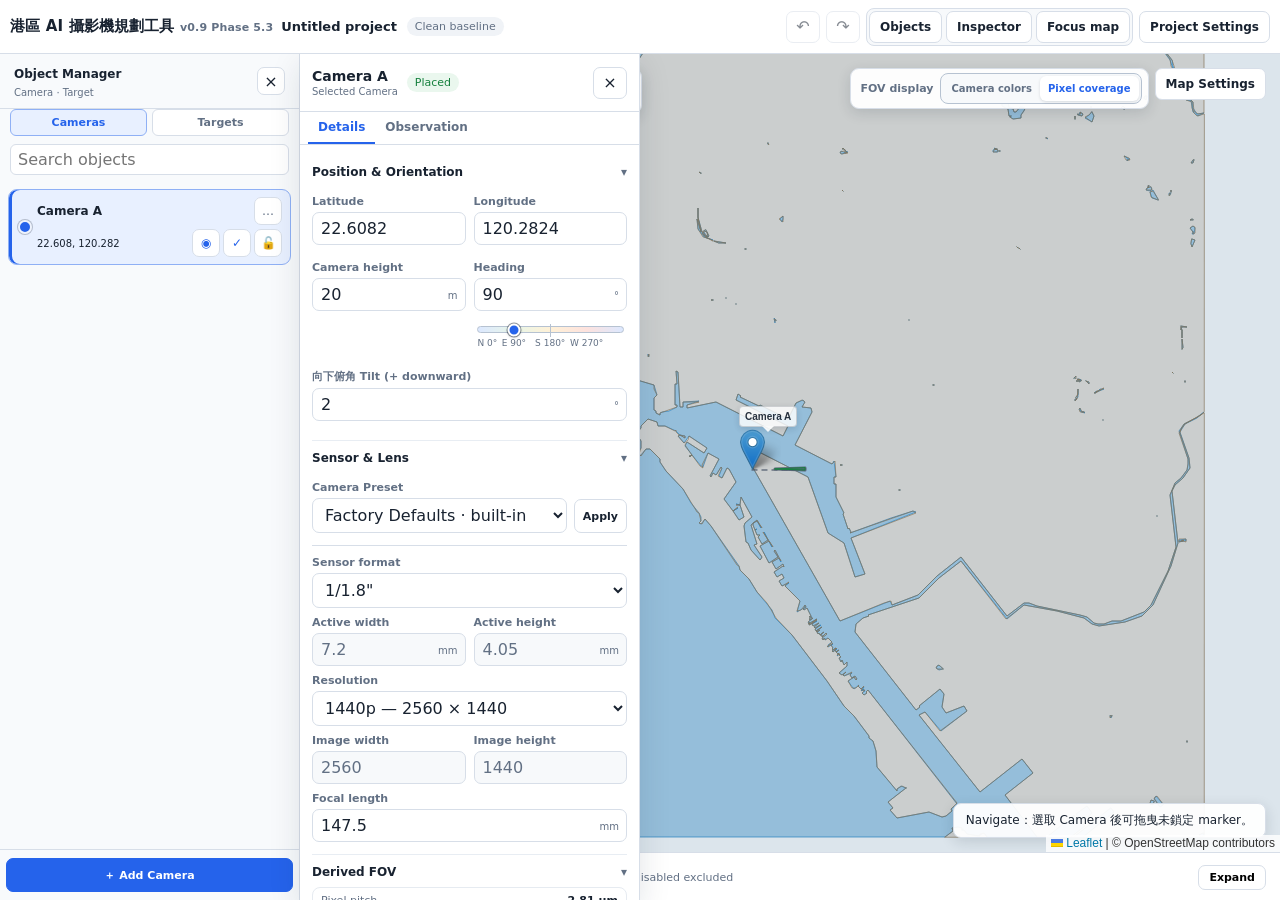
==== index.html @ 5c6a8adc "Add Phase 5.3 camera preset library transfer" ====
<!doctype html>
<html lang="zh-Hant">
<head>
  <meta charset="utf-8" />
  <meta name="viewport" content="width=device-width, initial-scale=1" />
  <title>港區 AI 攝影機規劃工具 · App Shell</title>
  <link rel="icon" href="data:," />
  <link rel="stylesheet" href="./leaflet/leaflet.css" />
  <link rel="stylesheet" href="./app.css" />
</head>
<body>
  <div class="app-shell" id="appShell">
    <header class="top-bar">
      <div class="brand">
      <div class="brand-title">港區 AI 攝影機規劃工具 <span class="tiny">v0.9 Phase 5.3</span></div>
        <div class="brand-subtitle">Camera planning · spherical-v1 · Leaflet</div>
      </div>
      <div class="project-meta"><span class="project-name" id="projectName">Untitled project</span><span class="dirty-badge" id="dirtyState">Clean baseline</span></div>
      <div class="top-actions" aria-label="Project actions">
        <button class="icon-button" id="undoButton" type="button" title="Undo" aria-label="Undo">↶</button>
        <button class="icon-button" id="redoButton" type="button" title="Redo" aria-label="Redo">↷</button>
        <div class="panel-control-group" role="group" aria-label="Panel controls">
          <button class="top-button" id="toggleObjectManager" type="button" aria-pressed="true" aria-expanded="true" aria-controls="cameraRail">Objects</button>
          <button class="top-button" id="openInspector" type="button" aria-pressed="true" aria-expanded="true" aria-controls="inspectorPanel">Inspector</button>
          <button class="top-button" id="focusMapButton" type="button" aria-pressed="false">Focus map</button>
        </div>
        <button class="top-button" id="openProjectSettings" type="button">Project Settings</button>
      </div>
    </header>

    <div class="shell-body">
      <aside class="camera-rail object-manager" id="cameraRail" aria-label="Object Manager">
        <div class="rail-heading"><div><strong>Object Manager</strong><span>Camera · Target</span></div><button class="panel-close" id="closeObjectManager" type="button" aria-label="關閉 Object Manager">×</button></div>
        <div class="manager-tabs" id="objectManagerTabs"><button type="button" data-manager-tab="cameras">Cameras</button><button type="button" data-manager-tab="targets">Targets</button></div>
        <div class="manager-search"><input id="objectManagerSearch" type="search" placeholder="Search objects" /></div>
        <select id="cameraSelect" class="visually-hidden" aria-label="Camera selector"></select>
        <div class="rail-list" id="cameraRailItems"></div>
        <div class="rail-footer"><button id="addCamera" class="rail-add" type="button" aria-label="新增 Camera">＋ Add Camera</button><button id="addTargetManager" class="rail-add" type="button" aria-label="新增 Target">＋ Add Target</button></div>
      </aside>

      <main class="workspace-column" aria-label="Map workspace">
        <section class="map-workspace">
          <div id="map" role="application" aria-label="港區地圖"></div>
          <div class="map-toolbar" role="toolbar" aria-label="Map interaction mode">
            <button class="toolbar-button active" type="button" data-mode="navigate" aria-pressed="true">Navigate</button>
            <button class="toolbar-button" type="button" data-mode="place-camera" aria-pressed="false">Place Camera</button>
            <button class="toolbar-button" type="button" data-mode="place-target" aria-pressed="false">Place Target</button>
          </div>
          <div class="map-top-right-controls">
            <div class="map-fov-control" id="mapFovControl">
              <span class="map-fov-label">FOV display</span>
              <div class="map-fov-segmented" role="group" aria-label="FOV display">
                <button class="map-fov-button" type="button" data-fov-color-mode="camera" aria-pressed="false"><span class="fov-label-wide">Camera colors</span><span class="fov-label-narrow" aria-hidden="true">Camera</span></button>
                <button class="map-fov-button" type="button" data-fov-color-mode="coverage" aria-pressed="true"><span class="fov-label-wide">Pixel coverage</span><span class="fov-label-narrow" aria-hidden="true">Coverage</span></button>
              </div>
            </div>
            <div class="map-settings-anchor" id="mapSettingsAnchor">
              <button class="toolbar-button" id="mapSettingsToggle" type="button" aria-expanded="false" aria-controls="mapSettingsPopover">Map Settings</button>
              <div class="map-settings-popover" id="mapSettingsPopover" role="dialog" aria-label="Map Settings" hidden>
                <h3>Map Settings</h3>
                <label for="baseMapSelect">Base map</label>
                <select id="baseMapSelect"><option value="osm">OpenStreetMap</option><option value="nlscEmap">NLSC 通用電子地圖</option><option value="nlscPhoto">NLSC 正射影像</option></select>
                <label for="tileZoomSelect">Ray Casting tile zoom</label>
                <select id="tileZoomSelect" aria-label="Tile zoom"></select>
                <div class="tiny" id="tileZoomHelp">依目前底圖來源更新支援範圍。</div>
                <label class="check-row" for="surfaceToggle"><input id="surfaceToggle" type="checkbox" checked disabled /> 水域／陸地 Surface overlay</label>
                <label class="check-row" for="cameraLabelsToggle"><input id="cameraLabelsToggle" type="checkbox" checked /> 顯示 Camera labels</label>
                <label class="check-row" for="targetLabelsToggle"><input id="targetLabelsToggle" type="checkbox" checked /> 顯示 Target labels</label>
                <div class="surface-state tiny" id="surfaceState">載入中</div>
                <div class="tiny" id="surfaceHelp">固定 GeoJSON 載入中。</div>
                <button class="action-button" id="closeMapSettings" type="button" style="margin-top:10px">Close settings</button>
              </div>
            </div>
          </div>
          <div class="instruction-banner" id="instructionBanner" hidden role="status" aria-live="polite"><span id="instructionText"></span><button id="cancelPlacement" type="button" aria-label="取消地圖放置">Esc</button></div>
          <div class="map-status" id="status" role="status" aria-live="polite">Navigate：選取 Camera 後可拖曳未鎖定 marker。</div>
          <div class="map-legend" id="mapLegend" aria-label="Pixel coverage legend" hidden></div>
          <div class="map-error" id="mapError"><div><b>地圖或 Leaflet 資源載入失敗。</b><br />請確認專案的 <code>leaflet/</code> 目錄完整部署，並使用 localhost 開啟。</div></div>
        </section>

        <section class="bottom-workspace" id="bottomWorkspace" aria-label="Bottom workspace">
          <div class="workspace-bar"><strong>Workspace</strong><span class="workspace-summary" id="workspaceSummary">Current Target: — · 0 enabled Cameras · 0 disabled excluded</span><button class="workspace-toggle" id="workspaceToggle" type="button" aria-expanded="false" aria-controls="workspaceContent">Expand</button></div>
          <div class="workspace-tabs" id="workspaceTabs" role="tablist" aria-label="Workspace tabs"><button class="workspace-tab" type="button" data-workspace-tab="comparison" aria-selected="true">Camera Comparison</button><button class="workspace-tab" type="button" data-workspace-tab="yolo" aria-selected="false">YOLO Coverage</button></div>
          <div class="workspace-content" id="workspaceContent"><div class="empty-next"><strong>Coming next phase</strong>展開後可查看 Phase 4 預留工作區。</div></div>
        </section>
      </main>

      <aside class="inspector context-inspector" id="inspectorPanel" aria-label="Inspector">
        <div class="panel-header"><div><h2 id="cameraInspectorName">Camera A</h2><div class="subline" id="cameraInspectorSub">Selected Camera</div></div><span class="status-badge placed" id="cameraLifecycle">Placed</span><button class="panel-close" id="closeInspector" type="button" aria-label="關閉 Inspector">×</button></div>
        <div class="result-tabs" id="contextInspectorTabs" role="tablist"><button class="result-tab" data-inspector-tab="details" type="button">Details</button><button class="result-tab" data-inspector-tab="observation" type="button">Observation</button></div>
        <div class="panel-scroll" id="inspectorContent">
          <div id="inspectorEmpty" class="result-state neutral" hidden>請從 Camera Rail 選取 Camera。</div>
          <section class="panel-section"><button class="section-toggle" type="button" data-section-toggle="position" aria-expanded="true">Position &amp; Orientation</button><div class="section-body" data-section-body="position"><div class="field-grid"><div class="field"><label class="field-label" for="cameraLat">Latitude</label><input class="field-control" id="cameraLat" type="number" step="0.000001" data-camera-field="cameraLat" /></div><div class="field"><label class="field-label" for="cameraLng">Longitude</label><input class="field-control" id="cameraLng" type="number" step="0.000001" data-camera-field="cameraLng" /></div><div class="field"><label class="field-label" for="camHeight">Camera height</label><div class="input-suffix"><input class="field-control" id="camHeight" type="number" step="0.1" data-camera-field="camHeight" /><span>m</span></div></div><div class="field"><label class="field-label" for="heading">Heading</label><div class="input-suffix"><input class="field-control" id="heading" type="number" step="0.1" data-camera-field="heading" /><span>°</span></div><div class="heading-scrubber" id="headingScrubber" role="slider" tabindex="0" aria-label="Camera heading" aria-valuemin="0" aria-valuemax="360" aria-valuenow="90" aria-valuetext="90°"><div class="heading-scrubber-track"><span class="heading-compass-label north">N 0°</span><span class="heading-compass-label east">E 90°</span><span class="heading-compass-label south">S 180°</span><span class="heading-compass-label west">W 270°</span><span class="heading-scrubber-indicator" aria-hidden="true"></span></div></div></div><div class="field full"><label class="field-label" for="tilt">向下俯角 Tilt (+ downward)</label><div class="input-suffix"><input class="field-control" id="tilt" type="number" step="0.1" data-camera-field="tilt" /><span>°</span></div></div></div><div class="tiny" id="lockedHint" style="margin-top:7px"></div></div></section>
          <section class="panel-section"><button class="section-toggle" type="button" data-section-toggle="lens" aria-expanded="true">Sensor &amp; Lens</button><div class="section-body" data-section-body="lens"><div class="field"><label class="field-label" for="sensorFormat">Sensor format</label><select class="field-control" id="sensorFormat"><option value="1/4">1/4"</option><option value="1/3">1/3"</option><option value="1/2.8">1/2.8"</option><option value="1/2.5">1/2.5"</option><option value="1/2">1/2"</option><option value="1/1.8">1/1.8"</option><option value="1/1.7">1/1.7"</option><option value="2/3">2/3"</option><option value="1">1"</option><option value="custom">Custom</option></select></div><div class="field-grid"><div class="field"><label class="field-label" for="sensorW">Active width</label><div class="input-suffix"><input class="field-control" id="sensorW" type="number" step="0.01" data-camera-field="sensorW" /><span>mm</span></div></div><div class="field"><label class="field-label" for="sensorH">Active height</label><div class="input-suffix"><input class="field-control" id="sensorH" type="number" step="0.01" data-camera-field="sensorH" /><span>mm</span></div></div></div><div class="field"><label class="field-label" for="resolutionPreset">Resolution</label><select class="field-control" id="resolutionPreset"><option value="640x480">VGA — 640 × 480</option><option value="1280x720">720p — 1280 × 720</option><option value="1920x1080">1080p — 1920 × 1080</option><option value="2304x1296">3MP — 2304 × 1296</option><option value="2560x1440">1440p — 2560 × 1440</option><option value="2880x1620">5MP — 2880 × 1620</option><option value="3840x2160">4K — 3840 × 2160</option><option value="4096x2160">DCI 4K — 4096 × 2160</option><option value="custom">Custom</option></select></div><div class="field-grid"><div class="field"><label class="field-label" for="resW">Image width</label><input class="field-control" id="resW" type="number" data-camera-field="resW" /></div><div class="field"><label class="field-label" for="resH">Image height</label><input class="field-control" id="resH" type="number" data-camera-field="resH" /></div></div><div class="field"><label class="field-label" for="focal">Focal length</label><div class="input-suffix"><input class="field-control" id="focal" type="number" step="0.1" data-camera-field="focal" /><span>mm</span></div></div></div></section>
          <section class="panel-section"><button class="section-toggle" type="button" data-section-toggle="derived" aria-expanded="true">Derived FOV</button><div class="section-body" data-section-body="derived"><div class="metric-list"><div class="metric"><span>Pixel pitch</span><b id="pixelPitch">—</b></div><div class="metric"><span>HFOV</span><b id="hfov">—</b></div><div class="metric"><span>VFOV</span><b id="vfov">—</b></div><div class="metric"><span>Horizon distance</span><b id="horizon">—</b></div><div class="metric"><span>VFOV near</span><b id="nearR">—</b></div><div class="metric"><span>VFOV far</span><b id="farR">—</b></div></div><div class="tiny" style="margin-top:7px">Horizon 使用 m／km；Tilt 正值代表向下俯角。</div></div></section>
          <section class="panel-section"><button class="section-toggle" type="button" data-section-toggle="actions" aria-expanded="true">Actions</button><div class="section-body" data-section-body="actions"><div class="inspector-actions"><button class="action-button" id="fitCamera" type="button">Fit Camera</button><button class="action-button" id="fitFov" type="button">Fit FOV</button><button class="action-button" id="duplicateCamera" type="button">Duplicate</button><button class="action-button" id="renameCamera" type="button">Rename</button><button class="action-button" id="resetCamera" type="button">Reset</button><button class="action-button danger" id="deleteCamera" type="button">Delete</button></div><div class="panel-section" style="padding-bottom:0"><div class="tiny">Selected Camera Scene · camera-scene/1.1</div><div class="inspector-actions" style="margin-top:7px"><button class="action-button" id="downloadCameraScene" type="button">Download Scene</button><button class="action-button" id="copyCameraScene" type="button">Copy JSON</button></div><div class="export-status tiny" id="exportState" role="status" aria-live="polite">尚未匯出。</div><div class="form-error" id="exportError" role="alert"></div></div></div></section>
        </div>
        <div class="result-content" id="contextDynamicContent" hidden></div>
      </aside>

    </div>

    <div class="modal-backdrop" id="projectSettingsModal" role="presentation" hidden>
      <section class="settings-dialog" id="projectSettingsDialog" role="dialog" aria-modal="true" aria-labelledby="projectSettingsTitle" aria-describedby="projectSettingsDescription">
        <div class="panel-header settings-dialog-header"><div><h2 id="projectSettingsTitle">Project Settings</h2><div class="subline" id="projectSettingsDescription">Camera Defaults · browser-local settings</div></div><button class="panel-close" id="projectSettingsClose" type="button" aria-label="關閉 Project Settings">×</button></div>
        <div class="settings-dialog-scroll">
          <div class="settings-accordion">
            <section class="settings-accordion-item">
              <h3 class="settings-accordion-heading"><button class="settings-accordion-toggle" id="projectCameraAccordionToggle" type="button" data-settings-accordion="camera" aria-expanded="true" aria-controls="projectCameraAccordionPanel"><span>Camera</span><span class="settings-accordion-icon" aria-hidden="true"></span></button></h3>
              <div class="settings-accordion-panel" id="projectCameraAccordionPanel" role="region" aria-labelledby="projectCameraAccordionToggle">
                <section class="panel-section"><div class="field-grid"><div class="field"><label class="field-label" for="projectCameraHeight">Camera height</label><div class="input-suffix"><input class="field-control" id="projectCameraHeight" type="number" step="0.1" min="0" /><span>m</span></div></div><div class="field"><label class="field-label" for="projectCameraTilt">Tilt (+ downward)</label><div class="input-suffix"><input class="field-control" id="projectCameraTilt" type="number" step="0.1" /><span>°</span></div></div></div></section>
                <section class="panel-section"><div class="field"><label class="field-label" for="projectSensorFormat">Sensor format</label><select class="field-control" id="projectSensorFormat"><option value="1/4">1/4&quot;</option><option value="1/3">1/3&quot;</option><option value="1/2.8">1/2.8&quot;</option><option value="1/2.5">1/2.5&quot;</option><option value="1/2">1/2&quot;</option><option value="1/1.8">1/1.8&quot;</option><option value="1/1.7">1/1.7&quot;</option><option value="2/3">2/3&quot;</option><option value="1">1&quot;</option><option value="custom">Custom</option></select></div><div class="field-grid"><div class="field"><label class="field-label" for="projectSensorW">Active width</label><div class="input-suffix"><input class="field-control" id="projectSensorW" type="number" step="0.01" min="0" /><span>mm</span></div></div><div class="field"><label class="field-label" for="projectSensorH">Active height</label><div class="input-suffix"><input class="field-control" id="projectSensorH" type="number" step="0.01" min="0" /><span>mm</span></div></div></div></section>
                <section class="panel-section"><div class="field"><label class="field-label" for="projectResolutionPreset">Resolution</label><select class="field-control" id="projectResolutionPreset"><option value="640x480">VGA — 640 × 480</option><option value="1280x720">720p — 1280 × 720</option><option value="1920x1080">1080p — 1920 × 1080</option><option value="2304x1296">3MP — 2304 × 1296</option><option value="2560x1440">1440p — 2560 × 1440</option><option value="2880x1620">5MP — 2880 × 1620</option><option value="3840x2160">4K — 3840 × 2160</option><option value="4096x2160">DCI 4K — 4096 × 2160</option><option value="custom">Custom</option></select></div><div class="field-grid"><div class="field"><label class="field-label" for="projectResW">Image width</label><input class="field-control" id="projectResW" type="number" min="1" /></div><div class="field"><label class="field-label" for="projectResH">Image height</label><input class="field-control" id="projectResH" type="number" min="1" /></div></div></section>
                <section class="panel-section"><div class="field"><label class="field-label" for="projectFocal">Focal length</label><div class="input-suffix"><input class="field-control" id="projectFocal" type="number" step="0.1" min="0" /><span>mm</span></div></div></section>
                <div class="settings-dialog-actions"><button class="action-button" id="projectUseSelectedCamera" type="button">Use Selected Camera</button><button class="action-button" id="projectRestoreFactory" type="button">Restore Factory Defaults</button></div>
                <section class="panel-section preset-library-section"><div class="field"><label class="field-label" for="projectPresetSelect">Preset Library</label><select class="field-control" id="projectPresetSelect"><option value="factory-defaults">Factory Defaults · built-in</option></select></div><div class="settings-preset-actions"><button class="action-button" id="projectPresetLoad" type="button">Load into Form</button><button class="action-button" id="projectPresetSetDefault" type="button">Set as Default</button><button class="action-button" id="projectPresetCreateFromForm" type="button">New from Form</button><button class="action-button" id="projectPresetCreateFromCamera" type="button">New from Selected Camera</button><button class="action-button" id="projectPresetUpdate" type="button" disabled>Update Selected Preset</button><button class="action-button" id="projectPresetRename" type="button" disabled>Rename</button><button class="action-button" id="projectPresetDuplicate" type="button">Duplicate</button><button class="action-button danger" id="projectPresetDelete" type="button" disabled>Delete</button></div><div class="preset-transfer-actions"><button class="action-button" id="projectPresetExport" type="button">Export Library</button><button class="action-button" id="projectPresetImport" type="button">Import Library</button><input id="projectPresetImportFile" type="file" accept="application/json,.json" hidden /></div><section class="preset-import-panel" id="projectPresetImportPanel" hidden aria-labelledby="projectPresetImportTitle"><h4 id="projectPresetImportTitle">Import Library</h4><div class="tiny" id="projectPresetImportFileName"></div><div class="preset-import-summary" id="projectPresetImportSummary"></div><fieldset class="preset-import-options"><legend>Import options</legend><label><input type="radio" name="projectPresetImportMode" id="projectPresetImportMerge" value="merge" checked /> Merge</label><label><input type="radio" name="projectPresetImportMode" id="projectPresetImportReplace" value="replace" /> Replace Library</label><label><input type="checkbox" id="projectPresetImportDefaults" checked /> Apply imported Camera Defaults</label></fieldset><div class="settings-preset-actions"><button class="action-button" id="projectPresetImportApply" type="button" disabled>Apply Import</button><button class="action-button" id="projectPresetImportCancel" type="button">Cancel Import</button></div><div class="error-text" id="projectPresetImportError" role="alert"></div></section></section>
              </div>
            </section>
            <section class="settings-accordion-item">
              <h3 class="settings-accordion-heading"><button class="settings-accordion-toggle" id="projectTargetAccordionToggle" type="button" data-settings-accordion="target" aria-expanded="false" aria-controls="projectTargetAccordionPanel"><span>Target</span><span class="settings-accordion-icon" aria-hidden="true"></span></button></h3>
              <div class="settings-accordion-panel" id="projectTargetAccordionPanel" role="region" aria-labelledby="projectTargetAccordionToggle" hidden><p class="settings-accordion-description">Target Defaults are reserved for a future phase. This Phase 5.1 fix does not add Target Defaults storage or editable Target fields.</p></div>
            </section>
          </div>
          <div class="form-error" id="projectSettingsError" role="alert"></div><div class="tiny" id="projectSettingsStatus" role="status" aria-live="polite"></div>
        </div>
        <div class="settings-dialog-footer"><button class="action-button" id="projectSettingsCancel" type="button">Cancel</button><button class="action-button primary" id="projectSaveDefaults" type="button">Save Defaults</button></div>
      </section>
    </div>
  </div>


  <script src="./portcam-core.js"></script>
  <script src="./portcam-store.js"></script>
  <script src="./portcam-map.js"></script>
  <script src="./portcam-comparison.js"></script>
  <script src="./portcam-yolo-coverage.js"></script>
  <script src="./portcam-camera-defaults.js"></script>
  <script src="./portcam-camera-presets.js"></script>
  <script src="./portcam-camera-preset-transfer.js"></script>
  <script src="./leaflet/leaflet.js"></script>
  <script src="./portcam-ui.js"></script>
  <script>
    (() => {
      const mapError = document.getElementById('mapError');
      if (typeof L === 'undefined') { mapError.style.display = 'grid'; return; }
      const map = L.map('map', {zoomControl: false, scrollWheelZoom: false}).setView([22.6108, 120.2890], 13);
      L.control.zoom({position: 'bottomleft'}).addTo(map);
      let storage = null;
      try { storage = window.localStorage; } catch (error) { storage = {getItem() { throw error; }, setItem() { throw error; }}; }
      const cameraDefaultsRepository = window.PortCamCameraDefaults.createRepository({storage});
      const cameraPresetsRepository = window.PortCamCameraPresets.createRepository({storage});
      const cameraPresetCoordinator = window.PortCamCameraPresetTransfer.createCoordinator({cameraDefaultsRepository, cameraPresetsRepository});
      const loadedDefaults = cameraDefaultsRepository.read();
      const store = window.PortCamStore.createProjectStore(window.PortCamUI.defaultProject({cameraDefaults: loadedDefaults.defaults}));
      const controller = window.PortCamUI.createAppController({store, map, leaflet: L, root: document.getElementById('appShell'), cameraDefaultsRepository, cameraPresetsRepository, cameraPresetCoordinator});
      window.mapForTest = map;
      window.appControllerForTest = controller;
    })();
  </script>
</body>
</html>
---- leaflet/leaflet.css ----
/* required styles */

.leaflet-pane,
.leaflet-tile,
.leaflet-marker-icon,
.leaflet-marker-shadow,
.leaflet-tile-container,
.leaflet-pane > svg,
.leaflet-pane > canvas,
.leaflet-zoom-box,
.leaflet-image-layer,
.leaflet-layer {
	position: absolute;
	left: 0;
	top: 0;
	}
.leaflet-container {
	overflow: hidden;
	}
.leaflet-tile,
.leaflet-marker-icon,
.leaflet-marker-shadow {
	-webkit-user-select: none;
	   -moz-user-select: none;
	        user-select: none;
	  -webkit-user-drag: none;
	}
/* Prevents IE11 from highlighting tiles in blue */
.leaflet-tile::selection {
	background: transparent;
}
/* Safari renders non-retina tile on retina better with this, but Chrome is worse */
.leaflet-safari .leaflet-tile {
	image-rendering: -webkit-optimize-contrast;
	}
/* hack that prevents hw layers "stretching" when loading new tiles */
.leaflet-safari .leaflet-tile-container {
	width: 1600px;
	height: 1600px;
	-webkit-transform-origin: 0 0;
	}
.leaflet-marker-icon,
.leaflet-marker-shadow {
	display: block;
	}
/* .leaflet-container svg: reset svg max-width decleration shipped in Joomla! (joomla.org) 3.x */
/* .leaflet-container img: map is broken in FF if you have max-width: 100% on tiles */
.leaflet-container .leaflet-overlay-pane svg {
	max-width: none !important;
	max-height: none !important;
	}
.leaflet-container .leaflet-marker-pane img,
.leaflet-container .leaflet-shadow-pane img,
.leaflet-container .leaflet-tile-pane img,
.leaflet-container img.leaflet-image-layer,
.leaflet-container .leaflet-tile {
	max-width: none !important;
	max-height: none !important;
	width: auto;
	padding: 0;
	}

.leaflet-container img.leaflet-tile {
	/* See: https://bugs.chromium.org/p/chromium/issues/detail?id=600120 */
	mix-blend-mode: plus-lighter;
}

.leaflet-container.leaflet-touch-zoom {
	-ms-touch-action: pan-x pan-y;
	touch-action: pan-x pan-y;
	}
.leaflet-container.leaflet-touch-drag {
	-ms-touch-action: pinch-zoom;
	/* Fallback for FF which doesn't support pinch-zoom */
	touch-action: none;
	touch-action: pinch-zoom;
}
.leaflet-container.leaflet-touch-drag.leaflet-touch-zoom {
	-ms-touch-action: none;
	touch-action: none;
}
.leaflet-container {
	-webkit-tap-highlight-color: transparent;
}
.leaflet-container a {
	-webkit-tap-highlight-color: rgba(51, 181, 229, 0.4);
}
.leaflet-tile {
	filter: inherit;
	visibility: hidden;
	}
.leaflet-tile-loaded {
	visibility: inherit;
	}
.leaflet-zoom-box {
	width: 0;
	height: 0;
	-moz-box-sizing: border-box;
	     box-sizing: border-box;
	z-index: 800;
	}
/* workaround for https://bugzilla.mozilla.org/show_bug.cgi?id=888319 */
.leaflet-overlay-pane svg {
	-moz-user-select: none;
	}

.leaflet-pane         { z-index: 400; }

.leaflet-tile-pane    { z-index: 200; }
.leaflet-overlay-pane { z-index: 400; }
.leaflet-shadow-pane  { z-index: 500; }
.leaflet-marker-pane  { z-index: 600; }
.leaflet-tooltip-pane   { z-index: 650; }
.leaflet-popup-pane   { z-index: 700; }

.leaflet-map-pane canvas { z-index: 100; }
.leaflet-map-pane svg    { z-index: 200; }

.leaflet-vml-shape {
	width: 1px;
	height: 1px;
	}
.lvml {
	behavior: url(#default#VML);
	display: inline-block;
	position: absolute;
	}


/* control positioning */

.leaflet-control {
	position: relative;
	z-index: 800;
	pointer-events: visiblePainted; /* IE 9-10 doesn't have auto */
	pointer-events: auto;
	}
.leaflet-top,
.leaflet-bottom {
	position: absolute;
	z-index: 1000;
	pointer-events: none;
	}
.leaflet-top {
	top: 0;
	}
.leaflet-right {
	right: 0;
	}
.leaflet-bottom {
	bottom: 0;
	}
.leaflet-left {
	left: 0;
	}
.leaflet-control {
	float: left;
	clear: both;
	}
.leaflet-right .leaflet-control {
	float: right;
	}
.leaflet-top .leaflet-control {
	margin-top: 10px;
	}
.leaflet-bottom .leaflet-control {
	margin-bottom: 10px;
	}
.leaflet-left .leaflet-control {
	margin-left: 10px;
	}
.leaflet-right .leaflet-control {
	margin-right: 10px;
	}


/* zoom and fade animations */

.leaflet-fade-anim .leaflet-popup {
	opacity: 0;
	-webkit-transition: opacity 0.2s linear;
	   -moz-transition: opacity 0.2s linear;
	        transition: opacity 0.2s linear;
	}
.leaflet-fade-anim .leaflet-map-pane .leaflet-popup {
	opacity: 1;
	}
.leaflet-zoom-animated {
	-webkit-transform-origin: 0 0;
	    -ms-transform-origin: 0 0;
	        transform-origin: 0 0;
	}
svg.leaflet-zoom-animated {
	will-change: transform;
}

.leaflet-zoom-anim .leaflet-zoom-animated {
	-webkit-transition: -webkit-transform 0.25s cubic-bezier(0,0,0.25,1);
	   -moz-transition:    -moz-transform 0.25s cubic-bezier(0,0,0.25,1);
	        transition:         transform 0.25s cubic-bezier(0,0,0.25,1);
	}
.leaflet-zoom-anim .leaflet-tile,
.leaflet-pan-anim .leaflet-tile {
	-webkit-transition: none;
	   -moz-transition: none;
	        transition: none;
	}

.leaflet-zoom-anim .leaflet-zoom-hide {
	visibility: hidden;
	}


/* cursors */

.leaflet-interactive {
	cursor: pointer;
	}
.leaflet-grab {
	cursor: -webkit-grab;
	cursor:    -moz-grab;
	cursor:         grab;
	}
.leaflet-crosshair,
.leaflet-crosshair .leaflet-interactive {
	cursor: crosshair;
	}
.leaflet-popup-pane,
.leaflet-control {
	cursor: auto;
	}
.leaflet-dragging .leaflet-grab,
.leaflet-dragging .leaflet-grab .leaflet-interactive,
.leaflet-dragging .leaflet-marker-draggable {
	cursor: move;
	cursor: -webkit-grabbing;
	cursor:    -moz-grabbing;
	cursor:         grabbing;
	}

/* marker & overlays interactivity */
.leaflet-marker-icon,
.leaflet-marker-shadow,
.leaflet-image-layer,
.leaflet-pane > svg path,
.leaflet-tile-container {
	pointer-events: none;
	}

.leaflet-marker-icon.leaflet-interactive,
.leaflet-image-layer.leaflet-interactive,
.leaflet-pane > svg path.leaflet-interactive,
svg.leaflet-image-layer.leaflet-interactive path {
	pointer-events: visiblePainted; /* IE 9-10 doesn't have auto */
	pointer-events: auto;
	}

/* visual tweaks */

.leaflet-container {
	background: #ddd;
	outline-offset: 1px;
	}
.leaflet-container a {
	color: #0078A8;
	}
.leaflet-zoom-box {
	border: 2px dotted #38f;
	background: rgba(255,255,255,0.5);
	}


/* general typography */
.leaflet-container {
	font-family: "Helvetica Neue", Arial, Helvetica, sans-serif;
	font-size: 12px;
	font-size: 0.75rem;
	line-height: 1.5;
	}


/* general toolbar styles */

.leaflet-bar {
	box-shadow: 0 1px 5px rgba(0,0,0,0.65);
	border-radius: 4px;
	}
.leaflet-bar a {
	background-color: #fff;
	border-bottom: 1px solid #ccc;
	width: 26px;
	height: 26px;
	line-height: 26px;
	display: block;
	text-align: center;
	text-decoration: none;
	color: black;
	}
.leaflet-bar a,
.leaflet-control-layers-toggle {
	background-position: 50% 50%;
	background-repeat: no-repeat;
	display: block;
	}
.leaflet-bar a:hover,
.leaflet-bar a:focus {
	background-color: #f4f4f4;
	}
.leaflet-bar a:first-child {
	border-top-left-radius: 4px;
	border-top-right-radius: 4px;
	}
.leaflet-bar a:last-child {
	border-bottom-left-radius: 4px;
	border-bottom-right-radius: 4px;
	border-bottom: none;
	}
.leaflet-bar a.leaflet-disabled {
	cursor: default;
	background-color: #f4f4f4;
	color: #bbb;
	}

.leaflet-touch .leaflet-bar a {
	width: 30px;
	height: 30px;
	line-height: 30px;
	}
.leaflet-touch .leaflet-bar a:first-child {
	border-top-left-radius: 2px;
	border-top-right-radius: 2px;
	}
.leaflet-touch .leaflet-bar a:last-child {
	border-bottom-left-radius: 2px;
	border-bottom-right-radius: 2px;
	}

/* zoom control */

.leaflet-control-zoom-in,
.leaflet-control-zoom-out {
	font: bold 18px 'Lucida Console', Monaco, monospace;
	text-indent: 1px;
	}

.leaflet-touch .leaflet-control-zoom-in, .leaflet-touch .leaflet-control-zoom-out  {
	font-size: 22px;
	}


/* layers control */

.leaflet-control-layers {
	box-shadow: 0 1px 5px rgba(0,0,0,0.4);
	background: #fff;
	border-radius: 5px;
	}
.leaflet-control-layers-toggle {
	background-image: url(images/layers.png);
	width: 36px;
	height: 36px;
	}
.leaflet-retina .leaflet-control-layers-toggle {
	background-image: url(images/layers-2x.png);
	background-size: 26px 26px;
	}
.leaflet-touch .leaflet-control-layers-toggle {
	width: 44px;
	height: 44px;
	}
.leaflet-control-layers .leaflet-control-layers-list,
.leaflet-control-layers-expanded .leaflet-control-layers-toggle {
	display: none;
	}
.leaflet-control-layers-expanded .leaflet-control-layers-list {
	display: block;
	position: relative;
	}
.leaflet-control-layers-expanded {
	padding: 6px 10px 6px 6px;
	color: #333;
	background: #fff;
	}
.leaflet-control-layers-scrollbar {
	overflow-y: scroll;
	overflow-x: hidden;
	padding-right: 5px;
	}
.leaflet-control-layers-selector {
	margin-top: 2px;
	position: relative;
	top: 1px;
	}
.leaflet-control-layers label {
	display: block;
	font-size: 13px;
	font-size: 1.08333em;
	}
.leaflet-control-layers-separator {
	height: 0;
	border-top: 1px solid #ddd;
	margin: 5px -10px 5px -6px;
	}

/* Default icon URLs */
.leaflet-default-icon-path { /* used only in path-guessing heuristic, see L.Icon.Default */
	background-image: url(images/marker-icon.png);
	}


/* attribution and scale controls */

.leaflet-container .leaflet-control-attribution {
	background: #fff;
	background: rgba(255, 255, 255, 0.8);
	margin: 0;
	}
.leaflet-control-attribution,
.leaflet-control-scale-line {
	padding: 0 5px;
	color: #333;
	line-height: 1.4;
	}
.leaflet-control-attribution a {
	text-decoration: none;
	}
.leaflet-control-attribution a:hover,
.leaflet-control-attribution a:focus {
	text-decoration: underline;
	}
.leaflet-attribution-flag {
	display: inline !important;
	vertical-align: baseline !important;
	width: 1em;
	height: 0.6669em;
	}
.leaflet-left .leaflet-control-scale {
	margin-left: 5px;
	}
.leaflet-bottom .leaflet-control-scale {
	margin-bottom: 5px;
	}
.leaflet-control-scale-line {
	border: 2px solid #777;
	border-top: none;
	line-height: 1.1;
	padding: 2px 5px 1px;
	white-space: nowrap;
	-moz-box-sizing: border-box;
	     box-sizing: border-box;
	background: rgba(255, 255, 255, 0.8);
	text-shadow: 1px 1px #fff;
	}
.leaflet-control-scale-line:not(:first-child) {
	border-top: 2px solid #777;
	border-bottom: none;
	margin-top: -2px;
	}
.leaflet-control-scale-line:not(:first-child):not(:last-child) {
	border-bottom: 2px solid #777;
	}

.leaflet-touch .leaflet-control-attribution,
.leaflet-touch .leaflet-control-layers,
.leaflet-touch .leaflet-bar {
	box-shadow: none;
	}
.leaflet-touch .leaflet-control-layers,
.leaflet-touch .leaflet-bar {
	border: 2px solid rgba(0,0,0,0.2);
	background-clip: padding-box;
	}


/* popup */

.leaflet-popup {
	position: absolute;
	text-align: center;
	margin-bottom: 20px;
	}
.leaflet-popup-content-wrapper {
	padding: 1px;
	text-align: left;
	border-radius: 12px;
	}
.leaflet-popup-content {
	margin: 13px 24px 13px 20px;
	line-height: 1.3;
	font-size: 13px;
	font-size: 1.08333em;
	min-height: 1px;
	}
.leaflet-popup-content p {
	margin: 17px 0;
	margin: 1.3em 0;
	}
.leaflet-popup-tip-container {
	width: 40px;
	height: 20px;
	position: absolute;
	left: 50%;
	margin-top: -1px;
	margin-left: -20px;
	overflow: hidden;
	pointer-events: none;
	}
.leaflet-popup-tip {
	width: 17px;
	height: 17px;
	padding: 1px;

	margin: -10px auto 0;
	pointer-events: auto;

	-webkit-transform: rotate(45deg);
	   -moz-transform: rotate(45deg);
	    -ms-transform: rotate(45deg);
	        transform: rotate(45deg);
	}
.leaflet-popup-content-wrapper,
.leaflet-popup-tip {
	background: white;
	color: #333;
	box-shadow: 0 3px 14px rgba(0,0,0,0.4);
	}
.leaflet-container a.leaflet-popup-close-button {
	position: absolute;
	top: 0;
	right: 0;
	border: none;
	text-align: center;
	width: 24px;
	height: 24px;
	font: 16px/24px Tahoma, Verdana, sans-serif;
	color: #757575;
	text-decoration: none;
	background: transparent;
	}
.leaflet-container a.leaflet-popup-close-button:hover,
.leaflet-container a.leaflet-popup-close-button:focus {
	color: #585858;
	}
.leaflet-popup-scrolled {
	overflow: auto;
	}

.leaflet-oldie .leaflet-popup-content-wrapper {
	-ms-zoom: 1;
	}
.leaflet-oldie .leaflet-popup-tip {
	width: 24px;
	margin: 0 auto;

	-ms-filter: "progid:DXImageTransform.Microsoft.Matrix(M11=0.70710678, M12=0.70710678, M21=-0.70710678, M22=0.70710678)";
	filter: progid:DXImageTransform.Microsoft.Matrix(M11=0.70710678, M12=0.70710678, M21=-0.70710678, M22=0.70710678);
	}

.leaflet-oldie .leaflet-control-zoom,
.leaflet-oldie .leaflet-control-layers,
.leaflet-oldie .leaflet-popup-content-wrapper,
.leaflet-oldie .leaflet-popup-tip {
	border: 1px solid #999;
	}


/* div icon */

.leaflet-div-icon {
	background: #fff;
	border: 1px solid #666;
	}


/* Tooltip */
/* Base styles for the element that has a tooltip */
.leaflet-tooltip {
	position: absolute;
	padding: 6px;
	background-color: #fff;
	border: 1px solid #fff;
	border-radius: 3px;
	color: #222;
	white-space: nowrap;
	-webkit-user-select: none;
	-moz-user-select: none;
	-ms-user-select: none;
	user-select: none;
	pointer-events: none;
	box-shadow: 0 1px 3px rgba(0,0,0,0.4);
	}
.leaflet-tooltip.leaflet-interactive {
	cursor: pointer;
	pointer-events: auto;
	}
.leaflet-tooltip-top:before,
.leaflet-tooltip-bottom:before,
.leaflet-tooltip-left:before,
.leaflet-tooltip-right:before {
	position: absolute;
	pointer-events: none;
	border: 6px solid transparent;
	background: transparent;
	content: "";
	}

/* Directions */

.leaflet-tooltip-bottom {
	margin-top: 6px;
}
.leaflet-tooltip-top {
	margin-top: -6px;
}
.leaflet-tooltip-bottom:before,
.leaflet-tooltip-top:before {
	left: 50%;
	margin-left: -6px;
	}
.leaflet-tooltip-top:before {
	bottom: 0;
	margin-bottom: -12px;
	border-top-color: #fff;
	}
.leaflet-tooltip-bottom:before {
	top: 0;
	margin-top: -12px;
	margin-left: -6px;
	border-bottom-color: #fff;
	}
.leaflet-tooltip-left {
	margin-left: -6px;
}
.leaflet-tooltip-right {
	margin-left: 6px;
}
.leaflet-tooltip-left:before,
.leaflet-tooltip-right:before {
	top: 50%;
	margin-top: -6px;
	}
.leaflet-tooltip-left:before {
	right: 0;
	margin-right: -12px;
	border-left-color: #fff;
	}
.leaflet-tooltip-right:before {
	left: 0;
	margin-left: -12px;
	border-right-color: #fff;
	}

/* Printing */

@media print {
	/* Prevent printers from removing background-images of controls. */
	.leaflet-control {
		-webkit-print-color-adjust: exact;
		print-color-adjust: exact;
		}
	}
---- app.css ----
:root {
  --bg: #eef2f6;
  --panel: #ffffff;
  --panel-muted: #f7f9fb;
  --line: #d7dee8;
  --line-strong: #b6c2d1;
  --text: #182230;
  --muted: #627084;
  --accent: #2563eb;
  --accent-soft: #e8f0ff;
  --green: #15803d;
  --amber: #a16207;
  --amber-soft: #fff7df;
  --red: #b42318;
  --shadow: 0 10px 30px rgba(20, 34, 52, .12);
  --topbar-height: 54px;
  --rail-width: 300px;
  --inspector-width: 340px;
  --drawer-width: 380px;
  font-family: system-ui, -apple-system, BlinkMacSystemFont, "Segoe UI", "Noto Sans TC", sans-serif;
  color: var(--text);
  background: var(--bg);
}

* { box-sizing: border-box; }
html, body { height: 100%; }
body { margin: 0; overflow: hidden; background: var(--bg); }
button, input, select { font: inherit; }
button { cursor: pointer; }
button:disabled, input:disabled, select:disabled { cursor: not-allowed; opacity: .52; }
button:focus-visible, input:focus-visible, select:focus-visible, [tabindex]:focus-visible {
  outline: 3px solid rgba(37, 99, 235, .35);
  outline-offset: 2px;
}
.tiny { color: var(--muted); font-size: 11px; }

.app-shell { height: 100dvh; min-height: 420px; display: grid; grid-template-rows: var(--topbar-height) minmax(0, 1fr); overflow: hidden; }
.top-bar { display: flex; align-items: center; gap: 18px; padding: 0 16px; background: var(--panel); border-bottom: 1px solid var(--line); z-index: 1200; }
.brand { min-width: 210px; }
.brand-title { font-weight: 800; font-size: 15px; letter-spacing: .01em; }
.brand-subtitle { color: var(--muted); font-size: 11px; margin-top: 2px; }
.project-meta { display: flex; align-items: center; gap: 10px; min-width: 0; }
.project-name { font-size: 13px; font-weight: 650; white-space: nowrap; overflow: hidden; text-overflow: ellipsis; max-width: 240px; }
.dirty-badge, .status-badge { display: inline-flex; align-items: center; border-radius: 999px; padding: 3px 8px; font-size: 11px; white-space: nowrap; }
.dirty-badge { color: var(--muted); background: #f0f3f7; }
.dirty-badge.is-dirty { color: #8a4b00; background: var(--amber-soft); }
.top-actions { display: flex; align-items: center; gap: 6px; margin-left: auto; }
.panel-control-group { display: inline-flex; align-items: center; gap: 4px; padding: 2px; border: 1px solid var(--line); border-radius: 8px; background: var(--panel-muted); }
.icon-button, .top-button, .toolbar-button, .panel-close, .mini-button, .rail-icon { border: 1px solid var(--line); background: #fff; color: var(--text); border-radius: 7px; }
.icon-button, .panel-close { width: 34px; height: 32px; padding: 0; font-size: 16px; }
.top-button { min-height: 32px; padding: 6px 10px; font-size: 12px; font-weight: 650; }
.top-button.primary, .toolbar-button.active { color: #fff; background: var(--accent); border-color: var(--accent); }

.shell-body { min-height: 0; display: grid; grid-template-columns: var(--rail-width) minmax(0, 1fr) var(--inspector-width); overflow: hidden; }
.camera-rail.is-closed, .inspector.is-closed, .bottom-workspace.is-closed { display: none !important; }
.camera-rail { min-width: 0; display: flex; flex-direction: column; background: #f8fafc; border-right: 1px solid var(--line); overflow: hidden; }
.object-manager .rail-heading { text-align: left; padding: 13px 14px 8px; }
.manager-tabs { display: grid; grid-template-columns: 1fr 1fr; gap: 5px; padding: 0 10px 8px; }
.manager-tabs button { border: 1px solid var(--line); border-radius: 6px; background:#fff; padding:6px; color:var(--muted); font-size:11px; font-weight:700; }
.manager-tabs button[aria-selected="true"] { background:var(--accent-soft); color:var(--accent); border-color:#8fb0f5; }
.manager-search { padding:0 10px 8px; }.manager-search input { width:100%; min-height:30px; border:1px solid var(--line); border-radius:6px; padding:5px 7px; }
.object-manager .rail-list { padding:6px 8px; overflow-x:hidden; }.object-manager .camera-rail-item { align-items:flex-start; min-height:64px; padding:7px 8px; }.manager-row { display:grid; grid-template-columns:16px minmax(0,1fr); grid-template-rows:28px 28px; column-gap:7px; row-gap:2px; overflow:hidden; }.manager-row .camera-color, .manager-row .target-row-identity { grid-column:1; grid-row:1 / span 2; align-self:center; justify-self:center; }.manager-row-top, .manager-row-bottom { grid-column:2; width:100%; min-width:0; display:flex; align-items:center; gap:6px; }.manager-row-top { grid-row:1; overflow:hidden; }.manager-row-bottom { grid-row:2; justify-content:space-between; }.manager-row-top .camera-short-name { display:block; width:0; min-width:0; max-width:none; flex:1 1 0; font-size:12px; }.manager-position { min-width:0; flex:1 1 0; overflow:hidden; text-overflow:ellipsis; white-space:nowrap; }.manager-status-controls { display:flex; flex:0 0 auto; gap:3px; }.manager-row .rail-icon { width:28px; height:28px; min-width:28px; padding:0; }.manager-overflow-button { flex:0 0 28px; margin-left:auto; font-size:17px; line-height:1; }.target-row-identity { position:relative; display:block; width:14px; height:14px; border:2px solid #202936; border-radius:50%; background:#fff; box-shadow:0 0 0 1px rgba(25,38,56,.25); }.target-row-identity::before, .target-row-identity::after { content:''; position:absolute; left:50%; top:50%; background:#202936; transform:translate(-50%,-50%); }.target-row-identity::before { width:8px; height:2px; }.target-row-identity::after { width:2px; height:8px; }
.object-manager .rail-footer { display:flex; gap:6px; }.object-manager .rail-add { flex:1; }
.rail-heading { display: flex; align-items: flex-start; gap: 8px; padding: 12px 8px 8px; text-align: center; border-bottom: 1px solid var(--line); }
.rail-heading > div { min-width: 0; flex: 1; }
.rail-heading .panel-close { flex: 0 0 auto; width: 28px; height: 28px; }
.rail-heading strong { display: block; font-size: 12px; }
.rail-heading span { color: var(--muted); font-size: 10px; }
.rail-list { list-style: none; min-height: 0; overflow: auto; margin: 0; padding: 8px 6px; display: flex; flex-direction: column; gap: 6px; }
.camera-rail-item { position: relative; display: flex; flex-direction: column; align-items: center; gap: 4px; min-height: 72px; padding: 7px 4px; border: 1px solid transparent; border-radius: 9px; color: var(--muted); background: transparent; }
.camera-rail-item:hover { background: #edf3fb; }
.camera-rail-item[aria-current="true"] { color: var(--text); background: var(--accent-soft); border-color: #8fb0f5; box-shadow: inset 3px 0 0 var(--accent); }
.camera-rail-item.is-draft { border-style: dashed; }
.camera-rail-item.is-disabled { opacity: .7; }
.camera-rail-item[role="button"] { cursor: pointer; }
.object-manager .manager-row { display:grid; }
.camera-color { width: 14px; height: 14px; border: 2px solid rgba(255,255,255,.92); border-radius: 50%; box-shadow: 0 0 0 1px rgba(25,38,56,.25); }
.camera-short-name { max-width: 68px; overflow: hidden; text-overflow: ellipsis; white-space: nowrap; font-size: 10px; font-weight: 700; }
.rail-state { display: flex; align-items: center; gap: 2px; font-size: 10px; }
.rail-icon { width: 24px; height: 23px; padding: 0; color: var(--muted); font-size: 12px; }
.rail-icon:hover { color: var(--accent); border-color: #8fb0f5; }
.rail-icon[aria-pressed="true"] { color: var(--accent); background: #fff; }
.manager-overflow-menu { position:fixed; z-index:2000; width:176px; padding:4px; border:1px solid var(--line-strong); border-radius:8px; background:var(--panel); box-shadow:var(--shadow); }.manager-overflow-menu button { display:block; width:100%; min-height:32px; padding:6px 8px; border:0; border-radius:5px; background:transparent; color:var(--text); text-align:left; font-size:12px; }.manager-overflow-menu button:hover, .manager-overflow-menu button:focus-visible { background:var(--accent-soft); }.manager-overflow-menu button.danger { color:var(--red); }.manager-overflow-menu button.danger:hover, .manager-overflow-menu button.danger:focus-visible { background:#fff1ef; }.manager-overflow-divider { height:1px; margin:4px 2px; background:var(--line); }
.rail-empty { color: var(--muted); text-align: center; padding: 14px 4px; font-size: 11px; }
.rail-footer { margin-top: auto; padding: 8px 6px; border-top: 1px solid var(--line); background: #f8fafc; }
.rail-add { width: 100%; min-height: 34px; border: 1px solid var(--accent); border-radius: 7px; color: #fff; background: var(--accent); font-size: 11px; font-weight: 700; }

.workspace-column { min-width: 0; min-height: 0; display: grid; grid-template-rows: minmax(0, 1fr) 48px; background: #dce5ec; overflow: hidden; }
.map-workspace { position: relative; min-height: 0; overflow: hidden; }
#map { position: absolute; inset: 0; background: #dce5ec; }
.map-toolbar { position: absolute; top: 14px; left: 14px; z-index: 700; display: flex; gap: 6px; padding: 6px; background: rgba(255,255,255,.95); border: 1px solid var(--line); border-radius: 9px; box-shadow: 0 4px 14px rgba(20,34,52,.14); }
.toolbar-button { min-height: 32px; padding: 6px 10px; font-size: 12px; font-weight: 700; }
.toolbar-button.active { box-shadow: 0 0 0 2px rgba(37,99,235,.18); }
.map-top-right-controls { position: absolute; top: 14px; right: 14px; z-index: 700; display: flex; align-items: flex-start; gap: 6px; max-width: calc(100% - 28px); }
.map-fov-control { display: flex; align-items: center; gap: 7px; min-height: 32px; padding: 4px 6px 4px 9px; background: rgba(255,255,255,.95); border: 1px solid var(--line); border-radius: 9px; box-shadow: 0 4px 14px rgba(20,34,52,.14); }
.map-fov-label { color: var(--muted); font-size: 11px; font-weight: 800; white-space: nowrap; }
.map-fov-segmented { display: inline-flex; flex: 0 0 auto; padding: 2px; border: 1px solid var(--line-strong); border-radius: 8px; background: var(--panel-muted); }
.map-fov-button { min-height: 25px; padding: 4px 8px; border: 0; border-radius: 6px; background: transparent; color: var(--muted); font-size: 10px; font-weight: 800; white-space: nowrap; }
.map-fov-button[aria-pressed="true"] { color: var(--accent); background: #fff; box-shadow: 0 1px 3px rgba(20,34,52,.14); }
.fov-label-narrow { display: none; }
.map-settings-anchor { position: relative; top: auto; right: auto; }
.map-settings-popover { width: 280px; margin-top: 6px; padding: 12px; background: rgba(255,255,255,.98); border: 1px solid var(--line); border-radius: 10px; box-shadow: var(--shadow); }
.map-settings-popover[hidden] { display: none; }
.map-settings-popover h3 { margin: 0 0 10px; font-size: 13px; }
.map-settings-popover label, .field-label { display: block; margin: 8px 0 4px; color: var(--muted); font-size: 11px; font-weight: 650; }
.map-settings-popover input, .map-settings-popover select, .field-control { width: 100%; min-height: 32px; padding: 6px 8px; border: 1px solid var(--line); border-radius: 7px; background: #fff; color: var(--text); }
.check-row { display: flex; align-items: center; gap: 7px; color: var(--text); font-size: 12px; }
.check-row input { width: auto; }
.instruction-banner, .map-status { position: absolute; z-index: 650; left: 50%; transform: translateX(-50%); max-width: min(620px, calc(100% - 32px)); padding: 8px 12px; border-radius: 8px; font-size: 12px; box-shadow: 0 4px 14px rgba(20,34,52,.14); }
.instruction-banner { top: 68px; display: flex; align-items: center; gap: 10px; color: #6e4a00; background: var(--amber-soft); border: 1px solid #edce76; }
.instruction-banner[hidden] { display: none; }
.instruction-banner button { border: 0; background: transparent; color: inherit; font-weight: 800; }
.map-status { right: 14px; left: auto; transform: none; bottom: 14px; max-width: 360px; color: var(--text); background: rgba(255,255,255,.94); border: 1px solid var(--line); }
.map-error { position: absolute; inset: 0; z-index: 900; display: none; place-items: center; pointer-events: none; }
.map-error > div { max-width: 520px; margin: 20px; padding: 15px; background: rgba(255,255,255,.96); border: 1px solid var(--line); border-radius: 10px; font-size: 13px; box-shadow: var(--shadow); }
.map-legend { position: absolute; left: 8px; top: 8px; bottom: auto; z-index: 600; display: flex; flex-direction: column; width: max-content; max-width: min(220px, calc(100% - 16px)); max-height: calc(100% - 16px); overflow: hidden; background: rgba(255,255,255,.94); border: 1px solid var(--line); border-radius: 8px; box-shadow: 0 4px 14px rgba(20,34,52,.14); font-size: 11px; pointer-events: auto; }
.map-legend[hidden] { display: none; }
.map-legend-title { flex: 0 0 auto; width: 100%; margin: 0; padding: 7px 10px; border: 0; border-bottom: 1px solid var(--line); border-radius: 7px 7px 0 0; background: rgba(247,249,251,.96); color: var(--text); text-align: left; font-size: 11px; font-weight: 800; cursor: grab; user-select: none; touch-action: none; }
.map-legend.is-dragging .map-legend-title { cursor: grabbing; }
.map-legend-content { min-width: 0; min-height: 0; overflow: auto; overscroll-behavior: contain; padding: 9px 11px; user-select: text; touch-action: pan-y; }
.legend-item { display: flex; align-items: center; gap: 7px; margin: 3px 0; }
.legend-swatch { width: 15px; height: 9px; border-radius: 3px; }
.map-legend-reset { width: 100%; min-height: 27px; margin-top: 8px; padding: 4px 8px; font-size: 10px; }
.camera-placement-preview-wrapper { background: transparent !important; border: 0 !important; }
.camera-placement-preview-marker { display: block; width: 20px; height: 20px; border: 2px dashed #566273; border-radius: 50%; background: rgba(255,255,255,.38); box-shadow: 0 0 0 3px rgba(255,255,255,.55), 0 2px 7px rgba(20,34,52,.22); }

.bottom-workspace { min-height: 48px; overflow: hidden; background: var(--panel); border-top: 1px solid var(--line); }
.bottom-workspace.is-open { height: 300px; }
.workspace-bar { height: 48px; display: flex; align-items: center; gap: 10px; padding: 0 14px; }
.workspace-bar strong { font-size: 12px; }
.workspace-bar span { color: var(--muted); font-size: 11px; }
.workspace-toggle { margin-left: auto; border: 1px solid var(--line); border-radius: 7px; background: #fff; padding: 5px 10px; font-size: 11px; font-weight: 700; }
.workspace-content { min-width: 0; min-height: 0; height: 252px; display: flex; flex-direction: column; overflow: hidden; padding: 0 14px 14px; }
.bottom-workspace.is-open .workspace-content { height: calc(300px - 88px); }
.workspace-summary { min-width: 0; overflow: hidden; text-overflow: ellipsis; white-space: nowrap; }
.workspace-tabs { display: flex; gap: 5px; border-bottom: 1px solid var(--line); }
.workspace-tab, .result-tab { border: 0; border-bottom: 2px solid transparent; background: transparent; color: var(--muted); padding: 8px 10px; font-size: 12px; font-weight: 700; }
.workspace-tab[aria-selected="true"], .result-tab[aria-selected="true"] { color: var(--accent); border-bottom-color: var(--accent); }
.empty-next { max-width: 520px; margin: 22px auto; padding: 18px; border: 1px dashed var(--line-strong); border-radius: 10px; color: var(--muted); text-align: center; font-size: 12px; }
.empty-next strong { display: block; color: var(--text); margin-bottom: 5px; }
.target-list-root { min-width: 560px; }
.target-list-toolbar { display: flex; align-items: center; gap: 10px; padding: 10px 0; }
.target-list-toolbar label { color: var(--muted); font-size: 11px; font-weight: 750; white-space: nowrap; }
.target-list-toolbar input { max-width: 360px; min-height: 30px; }
.target-rows { display: flex; flex-direction: column; gap: 6px; }
.target-row { display: flex; align-items: center; gap: 12px; min-height: 58px; padding: 7px 9px; border: 1px solid var(--line); border-radius: 8px; background: #fff; cursor: pointer; }
.target-row:hover { border-color: #8fb0f5; background: #f7faff; }
.target-row[aria-current="true"] { border-color: #8fb0f5; background: var(--accent-soft); box-shadow: inset 3px 0 0 var(--accent); }
.target-row-main { min-width: 0; display: flex; align-items: center; flex-wrap: wrap; gap: 4px 10px; flex: 1; }
.target-row-main strong { flex: 0 0 auto; min-width: 120px; font-size: 12px; }
.target-row-main > span:not(.target-row-badges) { color: var(--muted); font-family: ui-monospace, SFMono-Regular, Consolas, monospace; font-size: 10px; }
.target-row-badges { display: inline-flex; flex-wrap: wrap; gap: 4px; }
.target-row-badges .status-badge { padding: 2px 6px; font-size: 9px; }
.target-row-actions { display: flex; flex-wrap: wrap; justify-content: flex-end; gap: 4px; }
.mini-button { min-width: 28px; min-height: 26px; padding: 3px 6px; border: 1px solid var(--line); border-radius: 6px; background: #fff; color: var(--text); font-size: 10px; font-weight: 700; }
.mini-button:hover { color: var(--accent); border-color: #8fb0f5; }
.mini-button.danger { color: var(--red); }
.target-list-empty { padding: 24px; border: 1px dashed var(--line-strong); border-radius: 8px; color: var(--muted); text-align: center; font-size: 12px; }
.comparison-view { min-width: 0; min-height: 0; height: 100%; display: flex; flex-direction: column; gap: 8px; }
.comparison-empty { margin: 14px 0; }
.comparison-notice { flex: 0 0 auto; padding: 8px 10px; font-size: 11px; }
.comparison-table-scroll { min-width: 0; min-height: 0; flex: 1 1 auto; overflow: auto; border: 1px solid var(--line); border-radius: 8px; background: #fff; overscroll-behavior: contain; }
.comparison-table { width: 100%; min-width: 820px; border-collapse: separate; border-spacing: 0; font-size: 11px; }
.comparison-table th, .comparison-table td { padding: 7px 9px; border-bottom: 1px solid #e8edf3; text-align: left; vertical-align: middle; white-space: nowrap; }
.comparison-table thead th { position: sticky; top: 0; z-index: 1; color: var(--muted); background: #f7f9fb; border-bottom: 1px solid var(--line-strong); font-size: 10px; font-weight: 800; }
.comparison-table tbody tr:last-child td, .comparison-table tbody tr:last-child th { border-bottom: 0; }
.comparison-table tbody tr:hover td, .comparison-table tbody tr:hover th { background: #f7faff; }
.comparison-table tbody tr.is-active td, .comparison-table tbody tr.is-active th { background: var(--accent-soft); }
.comparison-rank { width: 52px; color: var(--muted); font-variant-numeric: tabular-nums; text-align: center !important; }
.comparison-camera { min-width: 150px; font-weight: 650; }
.comparison-camera-button { display: inline-flex; align-items: flex-start; max-width: 220px; min-width: 0; padding: 2px 4px; border: 0; border-radius: 5px; background: transparent; color: var(--text); text-align: left; }
.comparison-camera-button:hover { color: var(--accent); background: rgba(37, 99, 235, .08); }
.comparison-camera-name { min-width: 0; overflow: hidden; text-overflow: ellipsis; }
.comparison-active-label { margin-left: 7px; color: var(--accent); font-size: 10px; font-weight: 800; }
.comparison-number { font-variant-numeric: tabular-nums; }
.comparison-table .status-badge { font-size: 10px; }
.yolo-view { min-width: 0; min-height: 0; height: 100%; display: flex; flex-direction: column; gap: 4px; }
.yolo-summary { min-width: 0; flex: 0 0 auto; padding: 4px 6px; border: 1px solid var(--line); border-radius: 8px; background: #fff; }
.yolo-summary-heading { display: flex; align-items: baseline; flex-wrap: wrap; gap: 3px 8px; margin-bottom: 3px; }
.yolo-summary-heading strong { font-size: 11px; }
.yolo-summary-heading span { color: var(--muted); font-size: 9px; }
.yolo-summary-grid { min-width: 0; display: grid; grid-template-columns: repeat(6, minmax(80px, 1fr)); gap: 3px; }
.yolo-summary-grid > div { min-width: 0; display: flex; align-items: baseline; justify-content: space-between; gap: 3px; padding: 2px 4px; border-radius: 6px; background: var(--panel-muted); }
.yolo-summary-grid span { min-width: 0; overflow: visible; color: var(--muted); font-size: 8px; line-height: 1.05; }
.yolo-summary-grid b { flex: 0 0 auto; font-size: 11px; font-variant-numeric: tabular-nums; }
.yolo-warning { flex: 0 0 auto; padding: 3px 6px; font-size: 9px; line-height: 1.25; }
.yolo-data-note { flex: 0 0 auto; color: var(--muted); font-size: 9px; line-height: 1.25; }
.yolo-data-note code { padding: 1px 3px; border-radius: 3px; background: var(--panel-muted); font-size: 9px; }
.yolo-empty { flex: 0 0 auto; margin: 6px 0; }
.yolo-table-scroll { min-width: 0; min-height: 0; flex: 1 1 auto; overflow: auto; border: 1px solid var(--line); border-radius: 8px; background: #fff; overscroll-behavior: contain; }
.yolo-table { width: 100%; min-width: 720px; border-collapse: separate; border-spacing: 0; font-size: 11px; }
.yolo-table th, .yolo-table td { padding: 4px 7px; border-bottom: 1px solid #e8edf3; text-align: left; vertical-align: middle; white-space: nowrap; }
.yolo-table thead th { position: sticky; top: 0; z-index: 1; color: var(--muted); background: #f7f9fb; border-bottom: 1px solid var(--line-strong); font-size: 10px; font-weight: 800; }
.yolo-table tbody tr:last-child td, .yolo-table tbody tr:last-child th { border-bottom: 0; }
.yolo-table tbody tr:hover td, .yolo-table tbody tr:hover th { background: #f7faff; }
.yolo-table tbody tr.is-active td, .yolo-table tbody tr.is-active th { background: var(--accent-soft); }
.yolo-camera { min-width: 155px; font-weight: 650; }
.yolo-camera-button { display: inline-flex; align-items: center; max-width: 260px; min-width: 0; padding: 2px 4px; border: 0; border-radius: 5px; background: transparent; color: var(--text); text-align: left; }
.yolo-camera-button:hover { color: var(--accent); background: rgba(37,99,235,.08); }
.yolo-camera-identity { flex: 0 0 auto; width: 10px; height: 10px; margin-right: 6px; border: 1px solid rgba(25,38,56,.25); border-radius: 50%; }
.yolo-camera-name { min-width: 0; overflow: hidden; text-overflow: ellipsis; }
.yolo-active-label { margin-left: 7px; color: var(--accent); font-size: 10px; font-weight: 800; }
.yolo-tier { color: var(--muted); }
.yolo-tier-robust { color: var(--green); font-weight: 800; }
.yolo-tier-usable { color: #875000; font-weight: 800; }
.yolo-tier-difficult { color: #a34700; font-weight: 800; }
.yolo-tier-notRecommended { color: var(--red); font-weight: 800; }
.yolo-table .status-badge { font-size: 10px; }
.map-legend-help { margin-top: 5px; line-height: 1.35; }

.inspector, .result-drawer { min-width: 0; min-height: 0; background: var(--panel); overflow: hidden; display: flex; flex-direction: column; }
.inspector { border-right: 1px solid var(--line); }
.result-drawer { border-left: 1px solid var(--line); }
.panel-header { display: flex; align-items: center; gap: 9px; min-height: 58px; padding: 10px 12px; border-bottom: 1px solid var(--line); }
.panel-header h2 { min-width: 0; margin: 0; font-size: 14px; white-space: nowrap; overflow: hidden; text-overflow: ellipsis; }
.panel-header .subline { margin-top: 2px; color: var(--muted); font-size: 10px; }
.panel-header .panel-close { margin-left: auto; }
.panel-scroll { min-height: 0; overflow: auto; padding: 10px 12px 22px; }
.panel-section { padding: 10px 0 12px; border-bottom: 1px solid #e8edf3; }
.panel-section:last-child { border-bottom: 0; }
.section-toggle { width: 100%; display: flex; justify-content: space-between; align-items: center; border: 0; background: transparent; color: var(--text); padding: 0 0 8px; text-align: left; font-size: 12px; font-weight: 800; }
.section-toggle::after { content: '▾'; color: var(--muted); }
.section-toggle[aria-expanded="false"]::after { content: '▸'; }
.section-body[hidden] { display: none; }
.field-grid { display: grid; grid-template-columns: 1fr 1fr; gap: 8px; }
.field { min-width: 0; }
.field.full { grid-column: 1 / -1; }
.field-control[readonly] { color: var(--muted); background: var(--panel-muted); }
.input-suffix { position: relative; }
.input-suffix .field-control { padding-right: 35px; }
.input-suffix span { position: absolute; top: 50%; right: 8px; transform: translateY(-50%); color: var(--muted); font-size: 10px; pointer-events: none; }
.heading-scrubber { position: relative; height: 34px; margin-top: 8px; padding: 7px 3px 4px; cursor: ew-resize; user-select: none; touch-action: none; }
.heading-scrubber.is-dragging { cursor: grabbing; }
.heading-scrubber.is-disabled { cursor: not-allowed; opacity: .52; }
.heading-scrubber-track { position: relative; height: 7px; border: 1px solid var(--line-strong); border-radius: 999px; background: linear-gradient(90deg, #dce8ff 0%, #e8f6e8 25%, #fff1d7 50%, #fde2de 75%, #dce8ff 100%); }
.heading-scrubber-track::before, .heading-scrubber-track::after { content: ''; position: absolute; top: -3px; width: 1px; height: 13px; background: var(--line-strong); }
.heading-scrubber-track::before { left: 25%; box-shadow: 0 0 0 0 var(--line-strong), 0 0 0 0 var(--line-strong); }
.heading-scrubber-track::after { left: 50%; }
.heading-compass-label { position: absolute; top: 12px; color: var(--muted); font-size: 9px; line-height: 1; white-space: nowrap; transform: translateX(-50%); }
.heading-compass-label.north { left: 0; transform: translateX(0); }
.heading-compass-label.east { left: 25%; }
.heading-compass-label.south { left: 50%; }
.heading-compass-label.west { left: 75%; }
.heading-scrubber-indicator { position: absolute; top: 50%; left: 25%; width: 13px; height: 13px; border: 2px solid #fff; border-radius: 50%; background: var(--accent); box-shadow: 0 0 0 1px rgba(24,34,48,.45), 0 1px 3px rgba(20,34,52,.25); transform: translate(-50%, -50%); }
.status-badge { color: var(--muted); background: #f1f4f8; }
.status-badge.placed, .status-badge.ready { color: var(--green); background: #eaf7ee; }
.status-badge.draft { color: #875000; background: var(--amber-soft); }
.status-badge.error { color: var(--red); background: #fff0ee; }
.inspector-actions, .drawer-actions { display: grid; grid-template-columns: 1fr 1fr; gap: 7px; }
.action-button { min-height: 31px; padding: 6px 8px; border: 1px solid var(--line); border-radius: 7px; background: #fff; color: var(--text); font-size: 11px; font-weight: 700; }
.action-button.primary { color: #fff; background: var(--accent); border-color: var(--accent); }
.action-button.danger { color: var(--red); }
.metric-list { border: 1px solid #e6ebf1; border-radius: 8px; overflow: hidden; }
.metric { display: flex; justify-content: space-between; gap: 10px; padding: 6px 8px; border-bottom: 1px dashed #e6ebf1; font-size: 11px; }
.metric:last-child { border-bottom: 0; }
.metric span { color: var(--muted); }
.metric b { font-variant-numeric: tabular-nums; text-align: right; }
.target-form { padding: 10px; background: var(--panel-muted); border: 1px solid #e5eaf1; border-radius: 9px; }
.target-form h3 { margin: 0 0 5px; font-size: 12px; }
.target-form .hint { color: var(--muted); font-size: 10px; line-height: 1.4; }
.form-error, .inline-error { min-height: 1.2em; margin-top: 6px; color: var(--red); font-size: 11px; white-space: pre-line; }
.result-tabs { display: flex; border-bottom: 1px solid var(--line); padding: 0 8px; }
.result-content { min-height: 0; overflow: auto; padding: 10px 12px 22px; }
.result-state { padding: 10px 11px; border: 1px solid var(--line); border-radius: 9px; font-size: 12px; line-height: 1.45; }
.result-state strong { display: block; margin-bottom: 3px; }
.result-state.amber { color: #6e4a00; background: var(--amber-soft); border-color: #edce76; }
.result-state.green { color: #12632f; background: #edf9f0; border-color: #b3dfbd; }
.result-state.red { color: var(--red); background: #fff1ef; border-color: #f0b8b2; }
.result-state.neutral { color: var(--muted); background: var(--panel-muted); }
.yolo-view .yolo-warning { padding: 3px 6px; font-size: 9px; line-height: 1.25; white-space: nowrap; }
.result-section-title { margin: 12px 0 6px; font-size: 11px; font-weight: 800; }
.result-actions { display: flex; flex-wrap: wrap; gap: 6px; margin-top: 10px; }
.result-actions .action-button { flex: 1 1 100px; }
.sr-only, .visually-hidden { position: absolute !important; width: 1px !important; height: 1px !important; padding: 0 !important; margin: -1px !important; overflow: hidden !important; clip: rect(0, 0, 0, 0) !important; white-space: nowrap !important; border: 0 !important; }

.result-drawer.is-closed { display: none; }
#resultDrawer[hidden] { display:none !important; }
.context-inspector .result-content { flex:1; min-height:0; }
.panel-overlay { position: absolute; z-index: 1100; top: var(--topbar-height); bottom: 0; width: var(--drawer-width); box-shadow: var(--shadow); }
.panel-overlay.inspector { left: var(--rail-width); }
.panel-overlay.result-drawer { right: 0; }

.modal-backdrop { position: fixed; inset: 0; z-index: 2000; display: grid; place-items: center; padding: 18px; background: rgba(18, 29, 43, .48); }
.modal-backdrop[hidden] { display: none !important; }
.settings-dialog { width: min(540px, calc(100vw - 32px)); max-height: min(760px, calc(100vh - 32px)); display: flex; flex-direction: column; overflow: hidden; background: var(--panel); border: 1px solid rgba(30, 45, 65, .24); border-radius: 12px; box-shadow: 0 18px 60px rgba(14, 26, 43, .28); }
.settings-dialog-header { flex: 0 0 auto; }
.settings-dialog-scroll { min-height: 0; overflow: auto; padding: 0 14px 14px; }
.settings-dialog-scroll .panel-section:first-child { padding-top: 6px; }
.settings-dialog-actions { display: grid; grid-template-columns: 1fr 1fr; gap: 7px; padding: 12px 0 0; }
.settings-preset-actions { display: grid; grid-template-columns: repeat(2, minmax(0, 1fr)); gap: 7px; margin-top: 8px; }
.preset-transfer-actions { display: grid; grid-template-columns: 1fr 1fr; gap: 7px; margin-top: 8px; }
.preset-import-panel { margin-top: 10px; padding: 10px; border: 1px solid var(--line); border-radius: 8px; background: var(--panel-muted); }
.preset-import-panel h4 { margin: 0 0 5px; font-size: 12px; }
.preset-import-summary { margin: 7px 0; color: var(--text); line-height: 1.5; }
.preset-import-options { display: grid; gap: 6px; margin: 8px 0; padding: 8px; border: 1px solid var(--line); border-radius: 6px; }
.preset-import-options legend { padding: 0 4px; color: var(--muted); font-size: 11px; }
.preset-import-options label { display: flex; align-items: center; gap: 6px; font-size: 12px; }
.preset-import-options input { margin: 0; }
.preset-import-panel .error-text { min-height: 16px; margin-top: 7px; }
.preset-library-section { margin-top: 4px; padding-top: 12px !important; border-top: 1px solid var(--line); }
.preset-apply-row { display: grid; grid-template-columns: minmax(0, 1fr) auto; align-items: end; gap: 7px; margin-bottom: 3px; }
.preset-apply-row .action-button { min-height: 34px; }
.camera-preset-inspector { margin-bottom: 10px; padding-bottom: 9px; border-bottom: 1px solid var(--line); }
.settings-dialog-footer { flex: 0 0 auto; display: flex; justify-content: flex-end; gap: 7px; padding: 11px 14px; border-top: 1px solid var(--line); background: var(--panel-muted); }
.settings-dialog-footer .action-button { min-width: 92px; }
.settings-accordion { display: grid; gap: 8px; }
.settings-accordion-item { overflow: hidden; border: 1px solid var(--line); border-radius: 9px; background: var(--panel); }
.settings-accordion-heading { margin: 0; }
.settings-accordion-toggle { width: 100%; display: flex; align-items: center; justify-content: space-between; gap: 10px; padding: 11px 12px; border: 0; color: var(--text); background: var(--panel-muted); font: inherit; font-weight: 750; text-align: left; cursor: pointer; }
.settings-accordion-icon { width: 7px; height: 7px; flex: 0 0 7px; border-right: 1.5px solid var(--muted); border-bottom: 1.5px solid var(--muted); transform: rotate(-45deg); }
.settings-accordion-toggle[aria-expanded="true"] .settings-accordion-icon { transform: rotate(45deg); }
.settings-accordion-panel { padding: 0 12px 12px; }
.settings-accordion-panel .panel-section:first-child { padding-top: 4px; }
.settings-accordion-description { margin: 4px 0 0; color: var(--muted); line-height: 1.55; }

.entity-label { pointer-events: none !important; border: 1px solid rgba(24,34,48,.2); border-radius: 4px; padding: 2px 5px; color: var(--text); background: rgba(255,255,255,.9); box-shadow: 0 2px 7px rgba(20,34,52,.16); font-size: 10px; font-weight: 700; white-space: nowrap; }
.entity-marker-wrapper { border: 0 !important; background: transparent !important; }
.target-marker { position: relative; display: block; width: 26px; height: 26px; border: 2px solid #202936; border-radius: 50%; background: rgba(255,255,255,.92); box-shadow: 0 1px 5px rgba(20,34,52,.35); }
.target-marker::before, .target-marker::after { content: ''; position: absolute; left: 50%; top: 50%; background: #202936; transform: translate(-50%, -50%); }
.target-marker::before { width: 16px; height: 2px; }
.target-marker::after { width: 2px; height: 16px; }
.target-marker.is-selected { border-color: var(--accent); box-shadow: 0 0 0 3px rgba(37,99,235,.25), 0 1px 5px rgba(20,34,52,.35); }
.target-marker.is-selected::before, .target-marker.is-selected::after { background: var(--accent); }
.target-marker.is-locked { border-style: dashed; }
.target-marker.is-disabled { opacity: .48; }

@media (min-width: 1600px) {
  .shell-body { grid-template-columns: var(--rail-width) minmax(0, 1fr) var(--inspector-width); }
  .inspector, .result-drawer { display: flex; position: static; box-shadow: none; }
  .result-drawer.is-closed, .inspector.is-closed { display: none; }
  #appShell[data-inspector-open="true"][data-result-open="false"] .shell-body { grid-template-columns: var(--rail-width) minmax(0, 1fr) var(--inspector-width); }
  #appShell[data-inspector-open="false"][data-result-open="true"] .shell-body { grid-template-columns: var(--rail-width) minmax(0, 1fr) var(--drawer-width); }
  #appShell[data-inspector-open="false"][data-result-open="false"] .shell-body { grid-template-columns: var(--rail-width) minmax(0, 1fr); }
}

#appShell[data-workspace-open="true"] .workspace-column { grid-template-rows: minmax(0, 1fr) 300px; }

@media (min-width: 1366px) and (max-width: 1599px) {
  .shell-body { grid-template-columns: var(--rail-width) minmax(0, 1fr) var(--inspector-width); position: relative; }
  .result-drawer { position: absolute; right: 0; top: 0; bottom: 0; width: var(--drawer-width); z-index: 1050; box-shadow: var(--shadow); }
  .result-drawer.is-closed { display: none; }
}

@media (max-width: 1365px), (min-resolution: 192dpi) {
  .shell-body { grid-template-columns: var(--rail-width) minmax(0, 1fr); position: relative; }
  .inspector, .result-drawer { position: absolute; top: 0; bottom: 0; z-index: 1050; width: min(var(--inspector-width), calc(100vw - var(--rail-width) - 18px)); box-shadow: var(--shadow); }
  .inspector { left: var(--rail-width); }
  .result-drawer { right: 0; width: min(var(--drawer-width), calc(100vw - var(--rail-width) - 18px)); }
  .inspector.is-closed, .result-drawer.is-closed { display: none; }
  .top-bar { gap: 8px; padding: 0 10px; }
  .brand { min-width: 0; }
  .brand-subtitle { display: none; }
  .project-name { max-width: 140px; }
}

@media (max-width: 640px) {
  :root { --rail-width: 280px; }
  .top-actions .top-button { display: none; }
  .brand-title { font-size: 12px; }
  .dirty-badge { font-size: 10px; }
  .map-toolbar { left: 8px; top: 8px; max-width: calc(100% - 16px); overflow-x: auto; }
  .toolbar-button { padding: 6px 8px; font-size: 11px; white-space: nowrap; }
  .map-top-right-controls { top: 8px; right: 8px; max-width: calc(100% - 16px); }
  .map-fov-control { gap: 4px; padding-left: 6px; }
  .map-fov-label { font-size: 10px; }
  .map-fov-button { padding: 4px 6px; font-size: 10px; }
  .fov-label-wide { display: none; }
  .fov-label-narrow { display: inline; }
  .map-legend { left: 8px; }
  .target-list-root { min-width: 0; }
  .target-list-toolbar { align-items: stretch; flex-direction: column; gap: 4px; }
  .target-list-toolbar input { max-width: none; }
  .target-row { align-items: flex-start; flex-direction: column; gap: 7px; }
  .target-row-actions { justify-content: flex-start; }
}

/* Phase 4.4 panel allocation and Focus map projection. */
@media (min-width: 1366px) {
  #appShell[data-object-manager-open="true"][data-inspector-open="true"] .shell-body { grid-template-columns: var(--rail-width) minmax(0, 1fr) var(--inspector-width); }
  #appShell[data-object-manager-open="false"][data-inspector-open="true"] .shell-body { grid-template-columns: minmax(0, 1fr) var(--inspector-width); }
  #appShell[data-object-manager-open="true"][data-inspector-open="false"] .shell-body { grid-template-columns: var(--rail-width) minmax(0, 1fr); }
  #appShell[data-object-manager-open="false"][data-inspector-open="false"] .shell-body { grid-template-columns: minmax(0, 1fr); }
  #appShell[data-focus-map="true"] .shell-body { grid-template-columns: minmax(0, 1fr); }
}

@media (max-width: 1365px), (min-resolution: 192dpi) {
  #appShell[data-object-manager-open="false"] .shell-body { grid-template-columns: minmax(0, 1fr); }
  #appShell[data-object-manager-open="false"] .inspector { left: 0; }
}

@media (min-resolution: 192dpi) {
  #appShell[data-object-manager-open="true"] .shell-body { grid-template-columns: var(--rail-width) minmax(0, 1fr) !important; position: relative; }
  #appShell[data-object-manager-open="false"] .shell-body { grid-template-columns: minmax(0, 1fr) !important; position: relative; }
}

#appShell[data-focus-map="true"] .workspace-column { grid-template-rows: minmax(0, 1fr); }
#appShell[data-focus-map="true"] .shell-body { grid-template-columns: minmax(0, 1fr) !important; }
#appShell[data-focus-map="true"] .camera-rail,
#appShell[data-focus-map="true"] .inspector,
#appShell[data-focus-map="true"] .bottom-workspace { display: none !important; }

@media (max-width: 640px) {
  .panel-control-group .top-button { display: inline-block; padding-left: 7px; padding-right: 7px; font-size: 10px; }
}
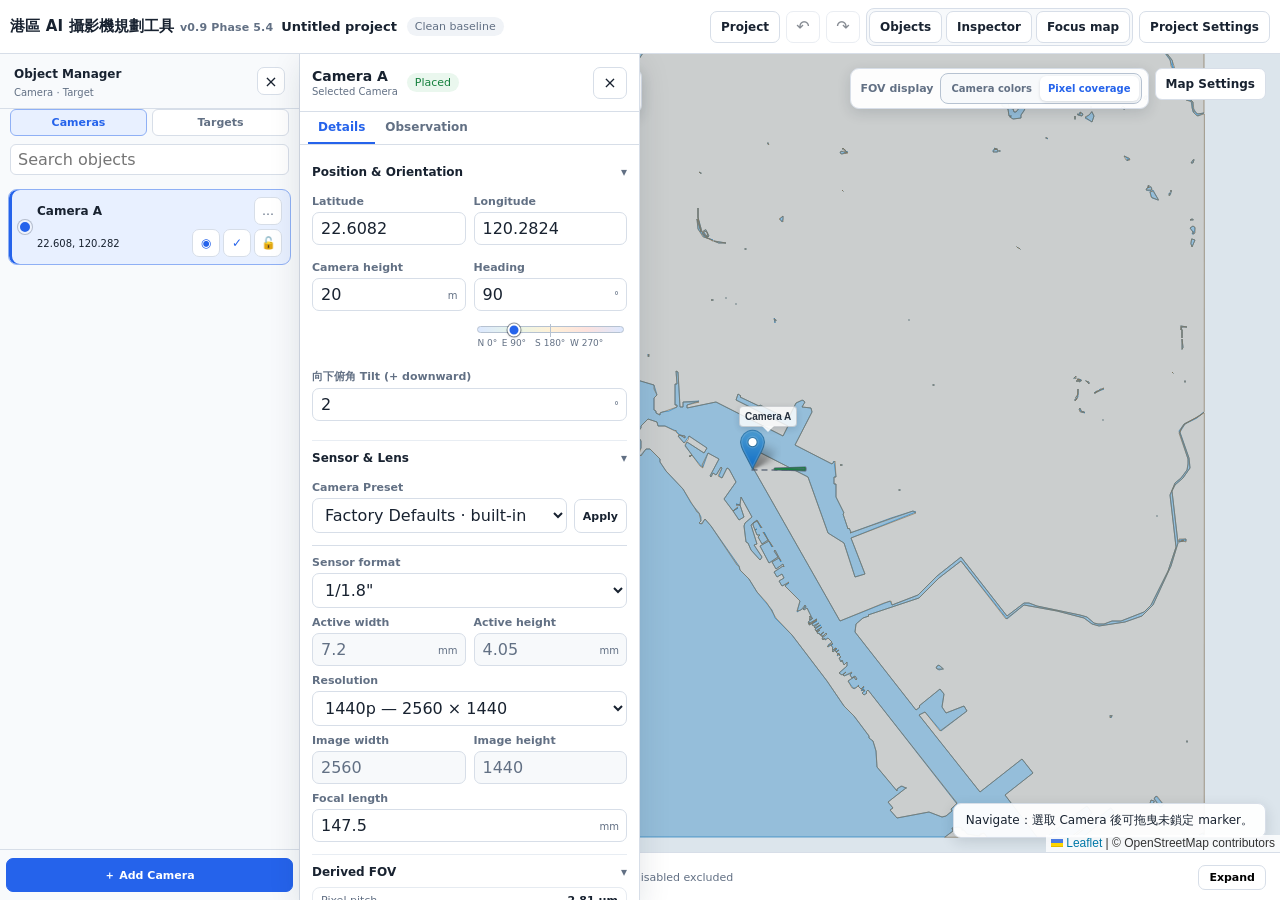
==== commit d56e0f57: "Add Phase 5.4 project management actions" ====
--- a/index.html
+++ b/index.html
@@ -12,11 +12,21 @@
   <div class="app-shell" id="appShell">
     <header class="top-bar">
       <div class="brand">
-      <div class="brand-title">港區 AI 攝影機規劃工具 <span class="tiny">v0.9 Phase 5.3</span></div>
+      <div class="brand-title">港區 AI 攝影機規劃工具 <span class="tiny">v0.9 Phase 5.4</span></div>
         <div class="brand-subtitle">Camera planning · spherical-v1 · Leaflet</div>
       </div>
       <div class="project-meta"><span class="project-name" id="projectName">Untitled project</span><span class="dirty-badge" id="dirtyState">Clean baseline</span></div>
       <div class="top-actions" aria-label="Project actions">
+        <div class="project-menu">
+          <button class="top-button" id="projectMenuToggle" type="button" aria-haspopup="menu" aria-expanded="false" aria-controls="projectMenu">Project</button>
+          <div class="project-menu-popover" id="projectMenu" role="menu" aria-label="Project menu" hidden>
+            <button type="button" role="menuitem" id="newProjectMenuItem">New Project</button>
+            <button type="button" role="menuitem" id="openProjectMenuItem">Open Project…</button>
+            <button type="button" role="menuitem" id="saveProjectMenuItem">Save Project As…</button>
+            <button type="button" role="menuitem" id="renameProjectMenuItem">Rename Project…</button>
+          </div>
+          <input id="projectOpenFile" type="file" accept="application/json,.json,.portcam.json" hidden />
+        </div>
         <button class="icon-button" id="undoButton" type="button" title="Undo" aria-label="Undo">↶</button>
         <button class="icon-button" id="redoButton" type="button" title="Redo" aria-label="Redo">↷</button>
         <div class="panel-control-group" role="group" aria-label="Panel controls">
@@ -126,10 +136,27 @@
         <div class="settings-dialog-footer"><button class="action-button" id="projectSettingsCancel" type="button">Cancel</button><button class="action-button primary" id="projectSaveDefaults" type="button">Save Defaults</button></div>
       </section>
     </div>
+
+    <div class="modal-backdrop project-action-backdrop" id="projectGuardModal" role="presentation" aria-hidden="true" hidden>
+      <section class="settings-dialog project-action-dialog" id="projectGuardDialog" role="dialog" aria-modal="true" aria-labelledby="projectGuardTitle" aria-describedby="projectGuardDescription">
+        <div class="panel-header settings-dialog-header"><div><h2 id="projectGuardTitle">Unsaved Project changes</h2><div class="subline" id="projectGuardDescription">Save this Project before continuing?</div></div></div>
+        <div class="settings-dialog-scroll"><p class="project-dialog-copy">目前 Project 有尚未儲存的變更。你可以先保存、捨棄變更，或取消目前操作。</p><div class="form-error" id="projectGuardError" role="alert"></div></div>
+        <div class="settings-dialog-footer"><button class="action-button" id="projectGuardCancel" type="button">Cancel</button><button class="action-button danger" id="projectGuardDiscard" type="button">Discard</button><button class="action-button primary" id="projectGuardSave" type="button">Save</button></div>
+      </section>
+    </div>
+
+    <div class="modal-backdrop project-action-backdrop" id="projectRenameModal" role="presentation" aria-hidden="true" hidden>
+      <section class="settings-dialog project-action-dialog" id="projectRenameDialog" role="dialog" aria-modal="true" aria-labelledby="projectRenameTitle" aria-describedby="projectRenameDescription">
+        <div class="panel-header settings-dialog-header"><div><h2 id="projectRenameTitle">Rename Project</h2><div class="subline" id="projectRenameDescription">Project name is saved in the Project history.</div></div><button class="panel-close" id="projectRenameClose" type="button" aria-label="關閉 Rename Project">×</button></div>
+        <div class="settings-dialog-scroll"><div class="field"><label class="field-label" for="projectRenameInput">Project name</label><input class="field-control" id="projectRenameInput" type="text" autocomplete="off" maxlength="160" /></div><div class="form-error" id="projectRenameError" role="alert"></div></div>
+        <div class="settings-dialog-footer"><button class="action-button" id="projectRenameCancel" type="button">Cancel</button><button class="action-button primary" id="projectRenameConfirm" type="button">Rename</button></div>
+      </section>
+    </div>
   </div>
 
 
   <script src="./portcam-core.js"></script>
+  <script src="./portcam-project.js"></script>
   <script src="./portcam-store.js"></script>
   <script src="./portcam-map.js"></script>
   <script src="./portcam-comparison.js"></script>
--- a/app.css
+++ b/app.css
@@ -45,6 +45,11 @@
 .dirty-badge { color: var(--muted); background: #f0f3f7; }
 .dirty-badge.is-dirty { color: #8a4b00; background: var(--amber-soft); }
 .top-actions { display: flex; align-items: center; gap: 6px; margin-left: auto; }
+.project-menu { position: relative; }
+.project-menu-popover { position: absolute; top: calc(100% + 6px); left: 0; z-index: 2100; width: 190px; padding: 4px; border: 1px solid var(--line-strong); border-radius: 8px; background: var(--panel); box-shadow: var(--shadow); }
+.project-menu-popover[hidden] { display: none; }
+.project-menu-popover button { display: block; width: 100%; min-height: 34px; padding: 7px 9px; border: 0; border-radius: 5px; color: var(--text); background: transparent; text-align: left; font-size: 12px; }
+.project-menu-popover button:hover, .project-menu-popover button:focus-visible { color: var(--accent); background: var(--accent-soft); }
 .panel-control-group { display: inline-flex; align-items: center; gap: 4px; padding: 2px; border: 1px solid var(--line); border-radius: 8px; background: var(--panel-muted); }
 .icon-button, .top-button, .toolbar-button, .panel-close, .mini-button, .rail-icon { border: 1px solid var(--line); background: #fff; color: var(--text); border-radius: 7px; }
 .icon-button, .panel-close { width: 34px; height: 32px; padding: 0; font-size: 16px; }
@@ -303,6 +308,9 @@
 .camera-preset-inspector { margin-bottom: 10px; padding-bottom: 9px; border-bottom: 1px solid var(--line); }
 .settings-dialog-footer { flex: 0 0 auto; display: flex; justify-content: flex-end; gap: 7px; padding: 11px 14px; border-top: 1px solid var(--line); background: var(--panel-muted); }
 .settings-dialog-footer .action-button { min-width: 92px; }
+.project-action-dialog { width: min(460px, calc(100vw - 32px)); }
+.project-dialog-copy { margin: 6px 0 4px; color: var(--text); line-height: 1.55; }
+.project-action-backdrop { z-index: 2300; }
 .settings-accordion { display: grid; gap: 8px; }
 .settings-accordion-item { overflow: hidden; border: 1px solid var(--line); border-radius: 9px; background: var(--panel); }
 .settings-accordion-heading { margin: 0; }
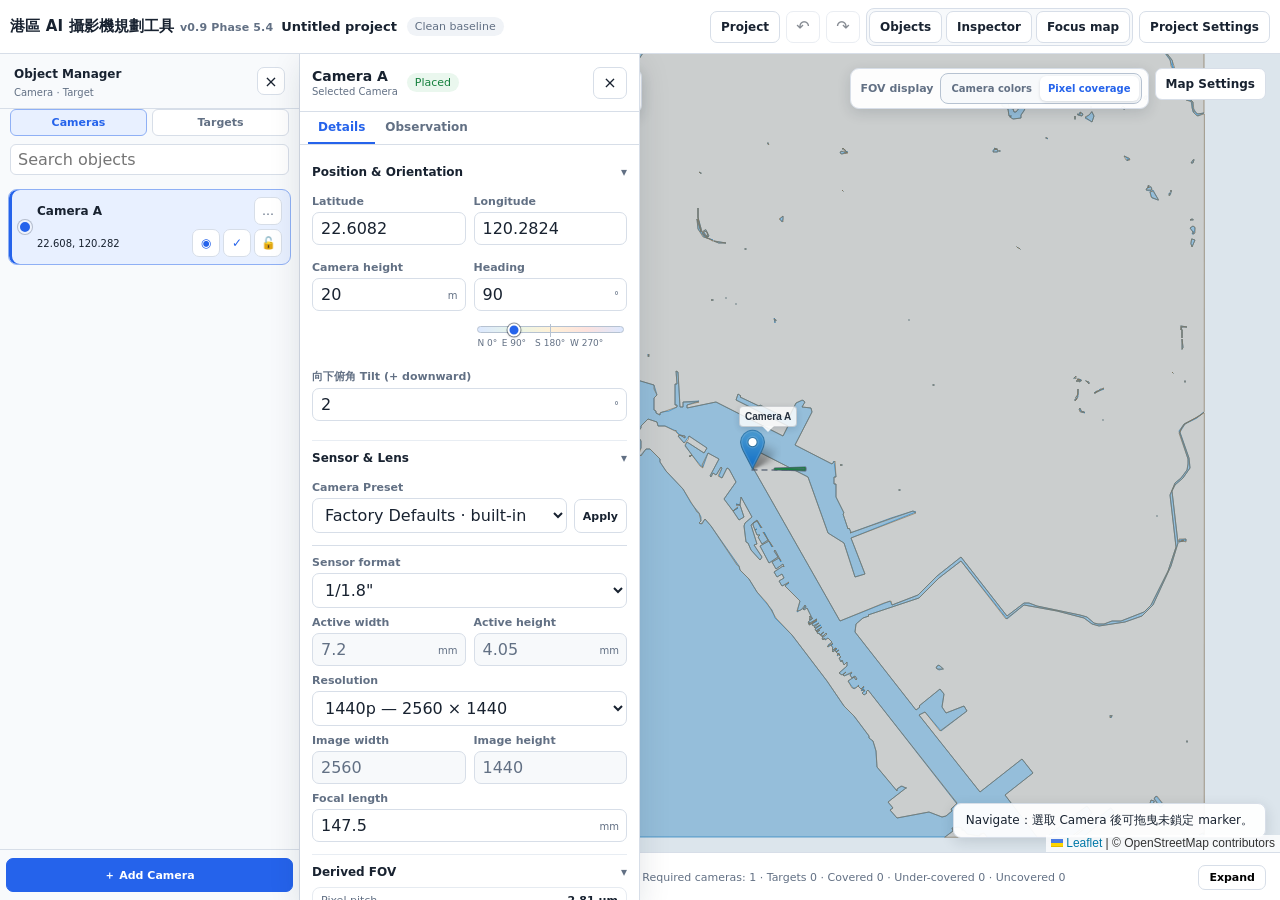
==== commit 8af642fe: "Add Coverage Audit matrix and dimension-based requirements" ====
--- a/index.html
+++ b/index.html
@@ -89,8 +89,7 @@
         </section>
 
         <section class="bottom-workspace" id="bottomWorkspace" aria-label="Bottom workspace">
-          <div class="workspace-bar"><strong>Workspace</strong><span class="workspace-summary" id="workspaceSummary">Current Target: — · 0 enabled Cameras · 0 disabled excluded</span><button class="workspace-toggle" id="workspaceToggle" type="button" aria-expanded="false" aria-controls="workspaceContent">Expand</button></div>
-          <div class="workspace-tabs" id="workspaceTabs" role="tablist" aria-label="Workspace tabs"><button class="workspace-tab" type="button" data-workspace-tab="comparison" aria-selected="true">Camera Comparison</button><button class="workspace-tab" type="button" data-workspace-tab="yolo" aria-selected="false">YOLO Coverage</button></div>
+          <div class="workspace-bar"><strong>Coverage Audit</strong><span class="workspace-summary" id="workspaceSummary">Dimension: Width · Minimum: Usable · Required cameras: 1</span><button class="workspace-toggle" id="workspaceToggle" type="button" aria-expanded="false" aria-controls="workspaceContent">Expand</button></div>
           <div class="workspace-content" id="workspaceContent"><div class="empty-next"><strong>Coming next phase</strong>展開後可查看 Phase 4 預留工作區。</div></div>
         </section>
       </main>
@@ -126,9 +125,10 @@
                 <section class="panel-section preset-library-section"><div class="field"><label class="field-label" for="projectPresetSelect">Preset Library</label><select class="field-control" id="projectPresetSelect"><option value="factory-defaults">Factory Defaults · built-in</option></select></div><div class="settings-preset-actions"><button class="action-button" id="projectPresetLoad" type="button">Load into Form</button><button class="action-button" id="projectPresetSetDefault" type="button">Set as Default</button><button class="action-button" id="projectPresetCreateFromForm" type="button">New from Form</button><button class="action-button" id="projectPresetCreateFromCamera" type="button">New from Selected Camera</button><button class="action-button" id="projectPresetUpdate" type="button" disabled>Update Selected Preset</button><button class="action-button" id="projectPresetRename" type="button" disabled>Rename</button><button class="action-button" id="projectPresetDuplicate" type="button">Duplicate</button><button class="action-button danger" id="projectPresetDelete" type="button" disabled>Delete</button></div><div class="preset-transfer-actions"><button class="action-button" id="projectPresetExport" type="button">Export Library</button><button class="action-button" id="projectPresetImport" type="button">Import Library</button><input id="projectPresetImportFile" type="file" accept="application/json,.json" hidden /></div><section class="preset-import-panel" id="projectPresetImportPanel" hidden aria-labelledby="projectPresetImportTitle"><h4 id="projectPresetImportTitle">Import Library</h4><div class="tiny" id="projectPresetImportFileName"></div><div class="preset-import-summary" id="projectPresetImportSummary"></div><fieldset class="preset-import-options"><legend>Import options</legend><label><input type="radio" name="projectPresetImportMode" id="projectPresetImportMerge" value="merge" checked /> Merge</label><label><input type="radio" name="projectPresetImportMode" id="projectPresetImportReplace" value="replace" /> Replace Library</label><label><input type="checkbox" id="projectPresetImportDefaults" checked /> Apply imported Camera Defaults</label></fieldset><div class="settings-preset-actions"><button class="action-button" id="projectPresetImportApply" type="button" disabled>Apply Import</button><button class="action-button" id="projectPresetImportCancel" type="button">Cancel Import</button></div><div class="error-text" id="projectPresetImportError" role="alert"></div></section></section>
               </div>
             </section>
+            <section class="settings-accordion-item"><h3 class="settings-accordion-heading"><button class="settings-accordion-toggle" id="projectCoverageAccordionToggle" type="button" data-settings-accordion="coverage" aria-expanded="false" aria-controls="projectCoverageAccordionPanel"><span>Coverage Requirements</span><span class="settings-accordion-icon" aria-hidden="true"></span></button></h3><div class="settings-accordion-panel" id="projectCoverageAccordionPanel" role="region" aria-labelledby="projectCoverageAccordionToggle" hidden><div class="field-grid"><div class="field"><label class="field-label" for="coverageAuditDimension">Coverage dimension</label><select class="field-control" id="coverageAuditDimension"><option value="width">Width</option><option value="length">Length</option><option value="height">Height</option></select></div><div class="field"><label class="field-label" for="coverageAuditMinimumTier">Minimum acceptable quality</label><select class="field-control" id="coverageAuditMinimumTier"><option value="robust">Robust</option><option value="usable">Usable</option><option value="difficult">Difficult</option><option value="notRecommended">Not recommended</option></select></div><div class="field"><label class="field-label" for="coverageAuditRequiredCameras">Required cameras per Target</label><input class="field-control" id="coverageAuditRequiredCameras" type="number" min="1" step="1" /></div></div></div></section>
             <section class="settings-accordion-item">
               <h3 class="settings-accordion-heading"><button class="settings-accordion-toggle" id="projectTargetAccordionToggle" type="button" data-settings-accordion="target" aria-expanded="false" aria-controls="projectTargetAccordionPanel"><span>Target</span><span class="settings-accordion-icon" aria-hidden="true"></span></button></h3>
-              <div class="settings-accordion-panel" id="projectTargetAccordionPanel" role="region" aria-labelledby="projectTargetAccordionToggle" hidden><p class="settings-accordion-description">Target Defaults are reserved for a future phase. This Phase 5.1 fix does not add Target Defaults storage or editable Target fields.</p></div>
+              <div class="settings-accordion-panel" id="projectTargetAccordionPanel" role="region" aria-labelledby="projectTargetAccordionToggle" hidden><p class="settings-accordion-description">Browser-local Target Defaults and Preset Library. Project files never embed this library.</p><div class="field-grid"><div class="field"><label class="field-label" for="projectTargetModel">Target type</label><select class="field-control" id="projectTargetModel"><option value="small-vessel">Small Tug</option><option value="large-vessel">Large Container Ship</option></select></div><div class="field"><label class="field-label" for="projectTargetLength">Length</label><input class="field-control" id="projectTargetLength" type="number" step="0.1" /></div><div class="field"><label class="field-label" for="projectTargetWidth">Width</label><input class="field-control" id="projectTargetWidth" type="number" step="0.1" /></div><div class="field"><label class="field-label" for="projectTargetHeight">Visible height</label><input class="field-control" id="projectTargetHeight" type="number" step="0.1" /></div></div><div class="field"><label class="field-label" for="projectTargetPresetSelect">Target Preset Library</label><select class="field-control" id="projectTargetPresetSelect"></select></div><div class="settings-preset-actions"><button class="action-button" id="projectTargetPresetLoad" type="button">Load into Form</button><button class="action-button" id="projectTargetPresetSetDefault" type="button">Set as Default</button><button class="action-button" id="projectTargetPresetCreateForm" type="button">New from Form</button><button class="action-button" id="projectTargetPresetCreateSelected" type="button">New from Selected Target</button><button class="action-button" id="projectTargetPresetUpdate" type="button">Update</button><button class="action-button" id="projectTargetPresetRename" type="button">Rename</button><button class="action-button" id="projectTargetPresetDuplicate" type="button">Duplicate</button><button class="action-button danger" id="projectTargetPresetDelete" type="button">Delete</button></div><div class="preset-transfer-actions"><button class="action-button" id="projectTargetPresetExport" type="button">Export Library</button><button class="action-button" id="projectTargetPresetImport" type="button">Import Library</button><input id="projectTargetPresetImportFile" type="file" accept="application/json,.json" hidden /></div><section class="preset-import-panel" id="projectTargetPresetImportPanel" hidden><div class="tiny" id="projectTargetPresetImportSummary"></div><label><input type="radio" name="projectTargetImportMode" value="merge" checked /> Merge</label><label><input type="radio" name="projectTargetImportMode" value="replace" /> Replace Library</label><label><input id="projectTargetImportDefaults" type="checkbox" checked /> Apply imported Target Defaults</label><button class="action-button" id="projectTargetImportApply" type="button">Apply Import</button><button class="action-button" id="projectTargetImportCancel" type="button">Cancel Import</button><div class="error-text" id="projectTargetImportError" role="alert"></div></section></div>
             </section>
           </div>
           <div class="form-error" id="projectSettingsError" role="alert"></div><div class="tiny" id="projectSettingsStatus" role="status" aria-live="polite"></div>
@@ -156,14 +156,20 @@
 
 
   <script src="./portcam-core.js"></script>
+  <script src="./portcam-target-catalog.js"></script>
+  <script src="./portcam-vessel-symbol.js"></script>
   <script src="./portcam-project.js"></script>
   <script src="./portcam-store.js"></script>
   <script src="./portcam-map.js"></script>
   <script src="./portcam-comparison.js"></script>
   <script src="./portcam-yolo-coverage.js"></script>
+  <script src="./portcam-coverage-audit.js"></script>
   <script src="./portcam-camera-defaults.js"></script>
   <script src="./portcam-camera-presets.js"></script>
   <script src="./portcam-camera-preset-transfer.js"></script>
+  <script src="./portcam-target-defaults.js"></script>
+  <script src="./portcam-target-presets.js"></script>
+  <script src="./portcam-target-preset-transfer.js"></script>
   <script src="./leaflet/leaflet.js"></script>
   <script src="./portcam-ui.js"></script>
   <script>
@@ -175,11 +181,14 @@
       let storage = null;
       try { storage = window.localStorage; } catch (error) { storage = {getItem() { throw error; }, setItem() { throw error; }}; }
       const cameraDefaultsRepository = window.PortCamCameraDefaults.createRepository({storage});
+      const targetDefaultsRepository = window.PortCamTargetDefaults.createRepository({storage});
+      const targetPresetsRepository = window.PortCamTargetPresets.createRepository({storage});
+      const targetPresetCoordinator = window.PortCamTargetPresetTransfer.createCoordinator({targetDefaultsRepository, presetsRepository: targetPresetsRepository});
       const cameraPresetsRepository = window.PortCamCameraPresets.createRepository({storage});
       const cameraPresetCoordinator = window.PortCamCameraPresetTransfer.createCoordinator({cameraDefaultsRepository, cameraPresetsRepository});
       const loadedDefaults = cameraDefaultsRepository.read();
       const store = window.PortCamStore.createProjectStore(window.PortCamUI.defaultProject({cameraDefaults: loadedDefaults.defaults}));
-      const controller = window.PortCamUI.createAppController({store, map, leaflet: L, root: document.getElementById('appShell'), cameraDefaultsRepository, cameraPresetsRepository, cameraPresetCoordinator});
+      const controller = window.PortCamUI.createAppController({store, map, leaflet: L, root: document.getElementById('appShell'), cameraDefaultsRepository, cameraPresetsRepository, cameraPresetCoordinator, targetDefaultsRepository, targetPresetsRepository, targetPresetCoordinator});
       window.mapForTest = map;
       window.appControllerForTest = controller;
     })();
--- a/app.css
+++ b/app.css
@@ -211,6 +211,15 @@
 .yolo-tier-difficult { color: #a34700; font-weight: 800; }
 .yolo-tier-notRecommended { color: var(--red); font-weight: 800; }
 .yolo-table .status-badge { font-size: 10px; }
+.audit-view { min-width:0; min-height:0; height:100%; display:flex; flex-direction:column; gap:6px; }
+.audit-scroll { min-width:0; min-height:0; flex:1; overflow:auto; border:1px solid var(--line); border-radius:8px; background:#fff; }
+.audit-table { min-width:1100px; border-collapse:separate; border-spacing:0; font-size:11px; }
+.audit-table th,.audit-table td { padding:6px 8px; border-bottom:1px solid #e8edf3; white-space:nowrap; vertical-align:middle; text-align:left; }
+.audit-table thead th { position:sticky; top:0; z-index:4; background:#f7f9fb; color:var(--muted); font-size:10px; }
+.audit-table th:nth-child(-n+5),.audit-table td:nth-child(-n+5) { position:sticky; z-index:2; background:#fff; }
+.audit-table thead th:nth-child(-n+5) { z-index:5; background:#f7f9fb; }
+.audit-table th:nth-child(1),.audit-table td:nth-child(1){left:0}.audit-table th:nth-child(2),.audit-table td:nth-child(2){left:165px}.audit-table th:nth-child(3),.audit-table td:nth-child(3){left:235px}.audit-table th:nth-child(4),.audit-table td:nth-child(4){left:325px}.audit-table th:nth-child(5),.audit-table td:nth-child(5){left:470px}
+.audit-camera{min-width:165px}.audit-camera button,.audit-target button{border:0;background:transparent;text-align:left;font:inherit;color:inherit}.audit-camera i{display:inline-block;width:9px;height:9px;border-radius:50%;margin-right:5px}.audit-cell{min-width:100px;border:0;border-radius:5px;text-align:left;padding:5px;background:#f5f7fa;color:var(--text)}.audit-cell small,.audit-target small,.audit-camera small{display:block;color:var(--muted);font-weight:400}.audit-robust{background:#eaf7ed}.audit-usable{background:#fff7df}.audit-difficult,.audit-notRecommended{background:#fff0e9}.audit-outside-fov,.audit-unavailable,.audit-disabled{background:#f1f4f7}.audit-failed{background:#fff0ef}.audit-cell:focus-visible,.audit-target button:focus-visible,.audit-camera button:focus-visible{outline:2px solid var(--accent);outline-offset:2px}.audit-cell.is-selected{box-shadow:inset 0 0 0 2px var(--accent)}
 .map-legend-help { margin-top: 5px; line-height: 1.35; }
 
 .inspector, .result-drawer { min-width: 0; min-height: 0; background: var(--panel); overflow: hidden; display: flex; flex-direction: column; }
@@ -323,14 +332,16 @@
 
 .entity-label { pointer-events: none !important; border: 1px solid rgba(24,34,48,.2); border-radius: 4px; padding: 2px 5px; color: var(--text); background: rgba(255,255,255,.9); box-shadow: 0 2px 7px rgba(20,34,52,.16); font-size: 10px; font-weight: 700; white-space: nowrap; }
 .entity-marker-wrapper { border: 0 !important; background: transparent !important; }
-.target-marker { position: relative; display: block; width: 26px; height: 26px; border: 2px solid #202936; border-radius: 50%; background: rgba(255,255,255,.92); box-shadow: 0 1px 5px rgba(20,34,52,.35); }
-.target-marker::before, .target-marker::after { content: ''; position: absolute; left: 50%; top: 50%; background: #202936; transform: translate(-50%, -50%); }
-.target-marker::before { width: 16px; height: 2px; }
-.target-marker::after { width: 2px; height: 16px; }
-.target-marker.is-selected { border-color: var(--accent); box-shadow: 0 0 0 3px rgba(37,99,235,.25), 0 1px 5px rgba(20,34,52,.35); }
-.target-marker.is-selected::before, .target-marker.is-selected::after { background: var(--accent); }
-.target-marker.is-locked { border-style: dashed; }
-.target-marker.is-disabled { opacity: .48; }
+.target-marker { position:relative; display:block; width:40px; height:40px; filter:drop-shadow(0 1px 2px rgba(20,34,52,.55)); }
+.vessel-symbol { display:block; overflow:visible; }
+.vessel-hull { fill:#f8fafc; stroke:#202936; stroke-width:3; stroke-linejoin:round; vector-effect:non-scaling-stroke; }
+.vessel-hull-large-vessel { fill:#e2e8f0; }
+.vessel-bridge { fill:#334155; stroke:#202936; stroke-width:1; vector-effect:non-scaling-stroke; }
+.target-marker.is-selected { filter:drop-shadow(0 0 4px var(--accent)) drop-shadow(0 0 7px rgba(37,99,235,.7)); }
+.target-marker.is-locked { outline:2px dashed #202936; outline-offset:2px; border-radius:50%; }
+.target-marker.is-disabled { opacity:.48; }
+.target-marker.is-preview { opacity:.7; }
+.target-marker.is-geographic { width:100%; height:100%; }
 
 @media (min-width: 1600px) {
   .shell-body { grid-template-columns: var(--rail-width) minmax(0, 1fr) var(--inspector-width); }
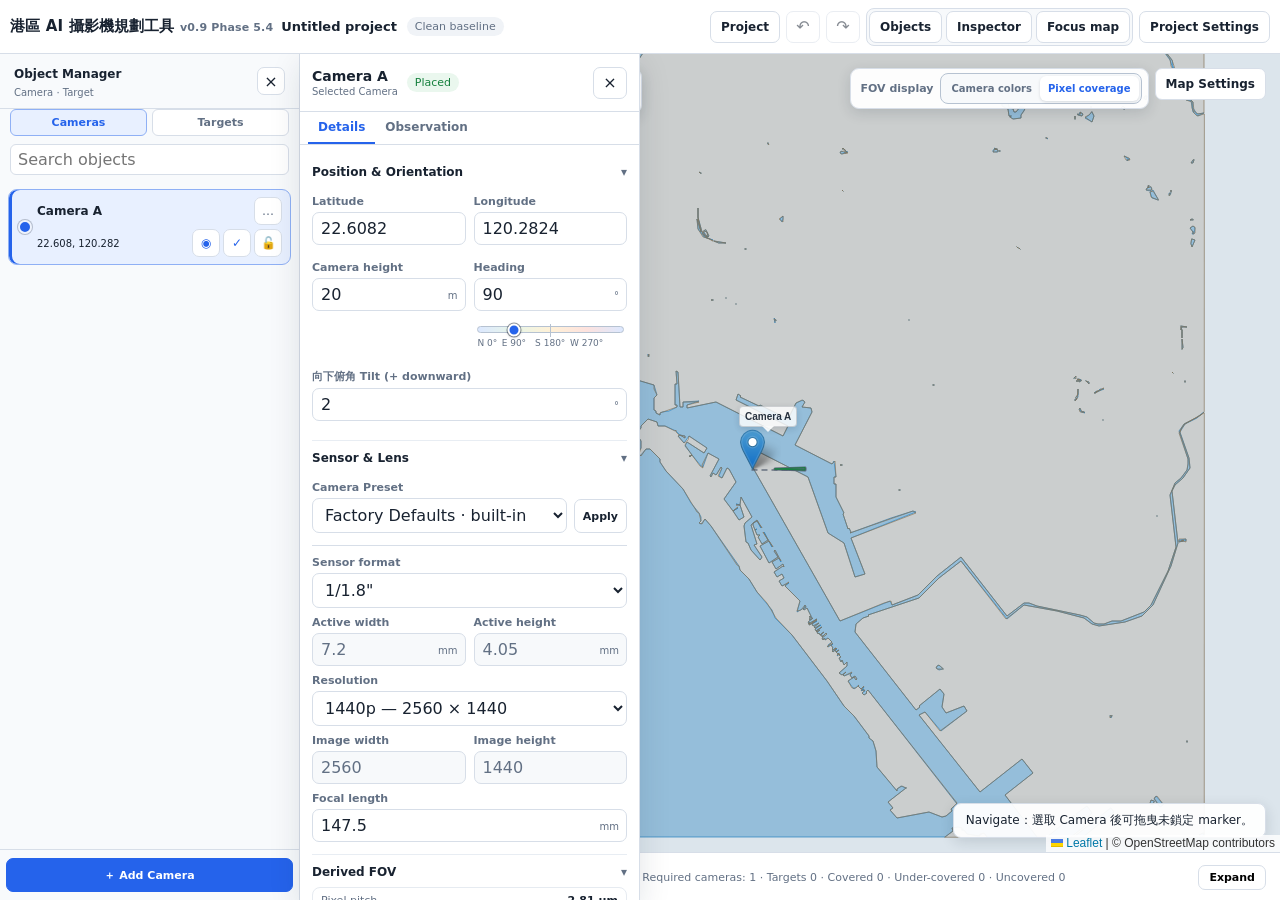
==== commit 9cc2df23: "Fix direct marker dragging and preserve geographic icon hit areas" ====
--- a/index.html
+++ b/index.html
@@ -6,7 +6,7 @@
   <title>港區 AI 攝影機規劃工具 · App Shell</title>
   <link rel="icon" href="data:," />
   <link rel="stylesheet" href="./leaflet/leaflet.css" />
-  <link rel="stylesheet" href="./app.css" />
+  <link rel="stylesheet" href="./app.css?v=target-drag-hit-1" />
 </head>
 <body>
   <div class="app-shell" id="appShell">
@@ -157,10 +157,10 @@
 
   <script src="./portcam-core.js"></script>
   <script src="./portcam-target-catalog.js"></script>
-  <script src="./portcam-vessel-symbol.js"></script>
+  <script src="./portcam-vessel-symbol.js?v=target-drag-hit-1"></script>
   <script src="./portcam-project.js"></script>
   <script src="./portcam-store.js"></script>
-  <script src="./portcam-map.js"></script>
+  <script src="./portcam-map.js?v=marker-drag-direct-2"></script>
   <script src="./portcam-comparison.js"></script>
   <script src="./portcam-yolo-coverage.js"></script>
   <script src="./portcam-coverage-audit.js"></script>
--- a/app.css
+++ b/app.css
@@ -341,7 +341,8 @@
 .target-marker.is-locked { outline:2px dashed #202936; outline-offset:2px; border-radius:50%; }
 .target-marker.is-disabled { opacity:.48; }
 .target-marker.is-preview { opacity:.7; }
-.target-marker.is-geographic { width:100%; height:100%; }
+.target-marker.is-geographic { position:relative; width:100%; height:100%; }
+.target-marker.is-geographic .vessel-symbol { position:absolute; left:50%; top:50%; transform:translate(-50%,-50%); }
 
 @media (min-width: 1600px) {
   .shell-body { grid-template-columns: var(--rail-width) minmax(0, 1fr) var(--inspector-width); }
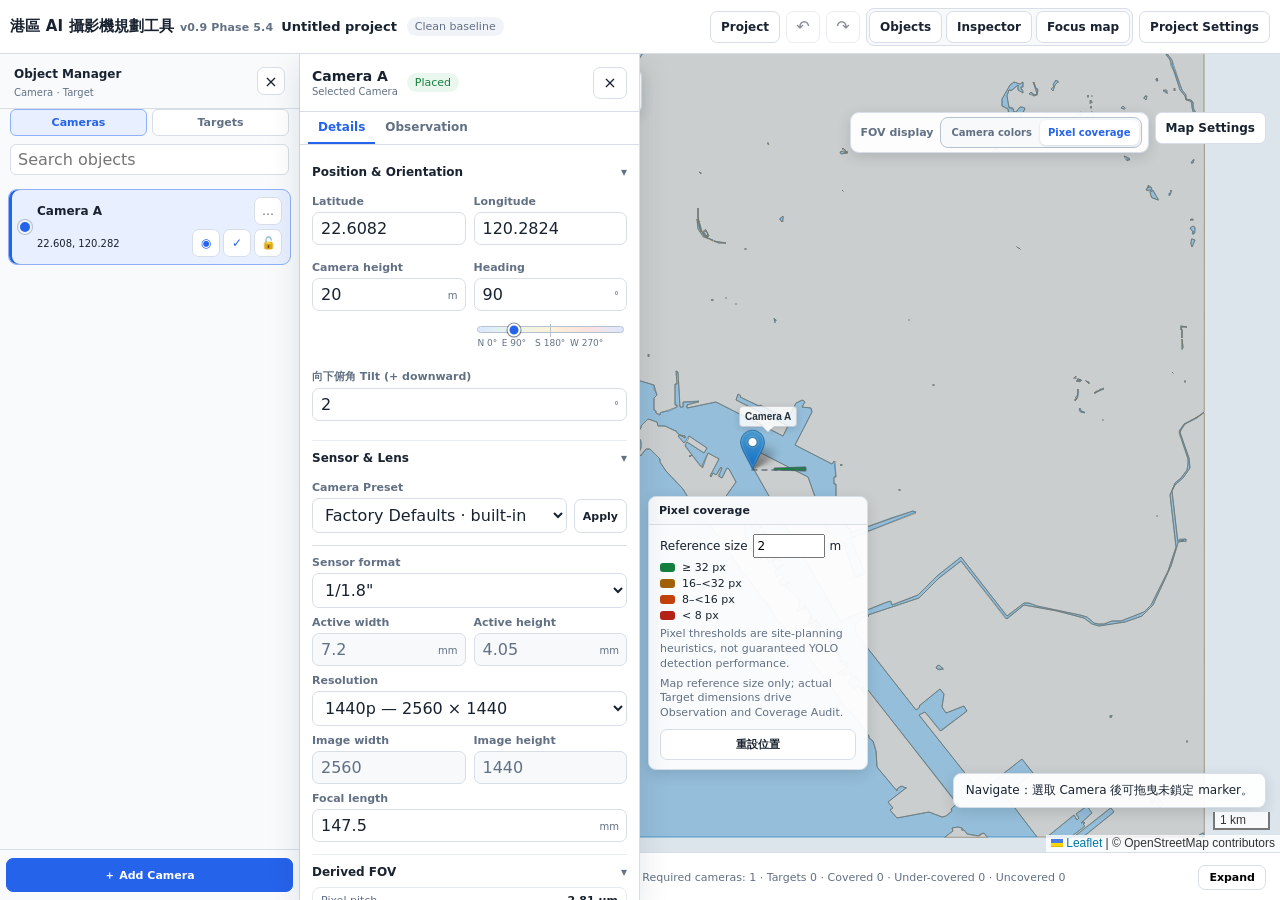
==== commit f0685381: "Document current planner features and development status" ====
--- a/index.html
+++ b/index.html
@@ -60,9 +60,15 @@
             <div class="map-fov-control" id="mapFovControl">
               <span class="map-fov-label">FOV display</span>
               <div class="map-fov-segmented" role="group" aria-label="FOV display">
-                <button class="map-fov-button" type="button" data-fov-color-mode="camera" aria-pressed="false"><span class="fov-label-wide">Camera colors</span><span class="fov-label-narrow" aria-hidden="true">Camera</span></button>
-                <button class="map-fov-button" type="button" data-fov-color-mode="coverage" aria-pressed="true"><span class="fov-label-wide">Pixel coverage</span><span class="fov-label-narrow" aria-hidden="true">Coverage</span></button>
+                <button class="map-fov-button" type="button" data-fov-color-mode="camera" aria-label="Camera colors" aria-pressed="false"><span class="fov-label-wide">Camera colors</span><span class="fov-label-narrow" aria-hidden="true">Camera</span></button>
+                <button class="map-fov-button" type="button" data-fov-color-mode="coverage" aria-label="Pixel coverage" aria-pressed="true"><span class="fov-label-wide">Pixel coverage</span><span class="fov-label-narrow" aria-hidden="true">Coverage</span></button>
               </div>
+            </div>
+            <div id="cameraOpacityControl" class="camera-opacity-control" hidden>
+              <label for="cameraFillOpacity">Fill opacity</label>
+              <input id="cameraFillOpacity" type="range" min="0" max="100" step="1" value="16" aria-describedby="cameraFillOpacityValue" />
+              <output id="cameraFillOpacityValue" for="cameraFillOpacity">16%</output>
+              <button id="cameraFillOpacityReset" type="button" class="action-button" aria-label="Reset fill opacity to default">Reset</button>
             </div>
             <div class="map-settings-anchor" id="mapSettingsAnchor">
               <button class="toolbar-button" id="mapSettingsToggle" type="button" aria-expanded="false" aria-controls="mapSettingsPopover">Map Settings</button>
@@ -178,6 +184,7 @@
       if (typeof L === 'undefined') { mapError.style.display = 'grid'; return; }
       const map = L.map('map', {zoomControl: false, scrollWheelZoom: false}).setView([22.6108, 120.2890], 13);
       L.control.zoom({position: 'bottomleft'}).addTo(map);
+      L.control.scale({imperial: false, position: 'bottomright'}).addTo(map);
       let storage = null;
       try { storage = window.localStorage; } catch (error) { storage = {getItem() { throw error; }, setItem() { throw error; }}; }
       const cameraDefaultsRepository = window.PortCamCameraDefaults.createRepository({storage});
--- a/app.css
+++ b/app.css
@@ -422,3 +422,22 @@
 @media (max-width: 640px) {
   .panel-control-group .top-button { display: inline-block; padding-left: 7px; padding-right: 7px; font-size: 10px; }
 }
+
+/* Map presentation controls remain local UI; reference size is a Project edit. */
+.reference-size-row { display: flex; align-items: center; gap: 5px; font-size: 12px; }
+.reference-size-row input { width: 72px; min-width: 0; padding: 3px; }
+.camera-opacity-control { display: flex; flex-wrap: wrap; align-items: center; gap: 5px; padding: 5px 8px; border: 1px solid var(--line); border-radius: 9px; background: rgba(255,255,255,.95); font-size: 12px; }
+.camera-opacity-control[hidden] { display: none; }
+.camera-opacity-control input { width: 85px; }
+.camera-opacity-control output { min-width: 30px; }
+.map-top-right-controls { top: 58px; flex-wrap: wrap; justify-content: flex-end; }
+.map-legend { max-height: calc(100% - 110px); overflow-y: auto; }
+.leaflet-control-scale { pointer-events: none; }
+
+.map-status { bottom: 44px; }
+.app-shell { grid-template-columns: minmax(0, 1fr); }
+.top-bar, .shell-body { min-width: 0; }
+@media (max-width: 640px) {
+  .top-bar { overflow-x: auto; }
+  .map-top-right-controls { top: 48px; }
+}
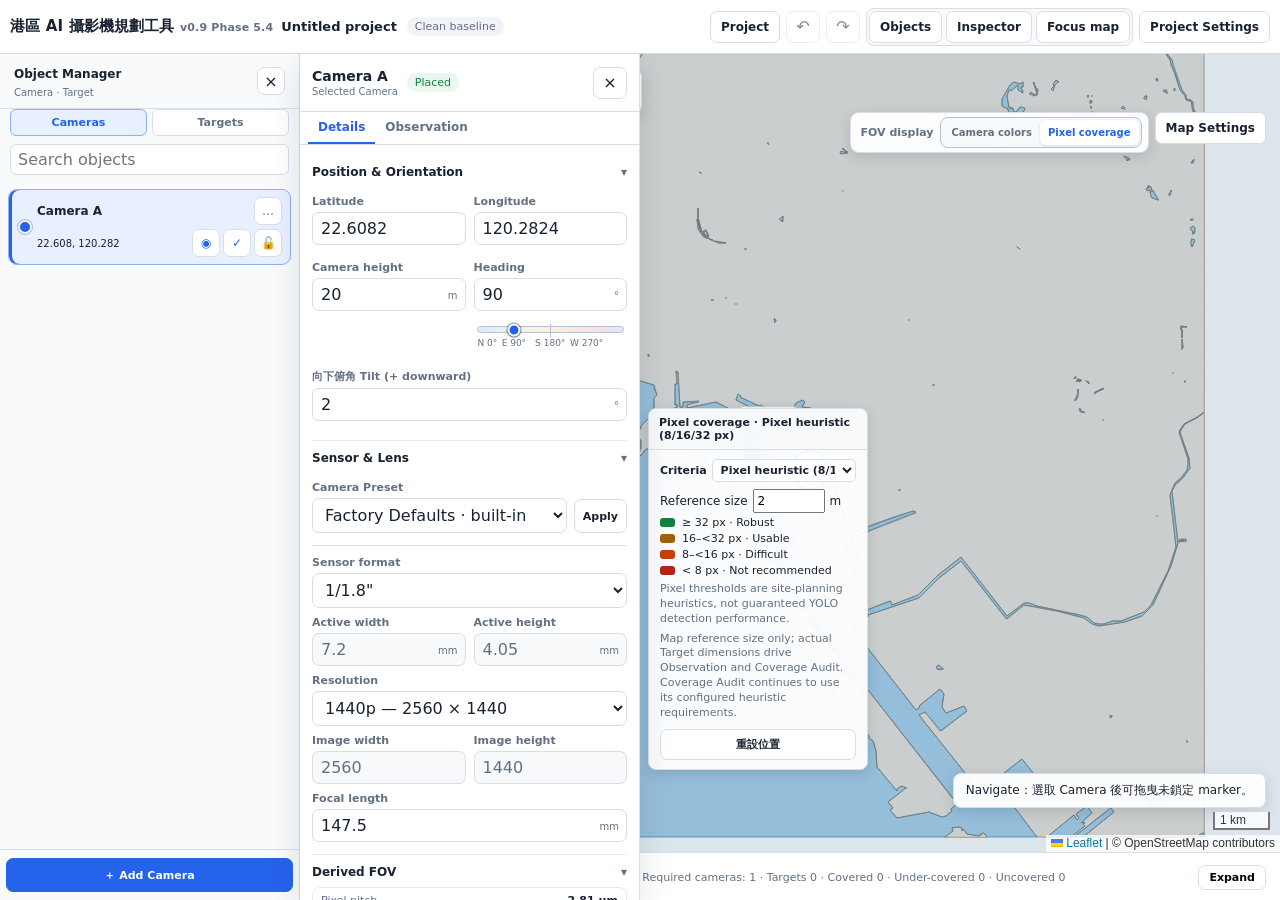
==== commit d48e11bf: "Add FOV heading handle and Johnson coverage criteria" ====
--- a/index.html
+++ b/index.html
@@ -6,7 +6,7 @@
   <title>港區 AI 攝影機規劃工具 · App Shell</title>
   <link rel="icon" href="data:," />
   <link rel="stylesheet" href="./leaflet/leaflet.css" />
-  <link rel="stylesheet" href="./app.css?v=target-drag-hit-1" />
+  <link rel="stylesheet" href="./app.css?v=issue3-heading-criteria-1" />
 </head>
 <body>
   <div class="app-shell" id="appShell">
@@ -164,9 +164,11 @@
   <script src="./portcam-core.js"></script>
   <script src="./portcam-target-catalog.js"></script>
   <script src="./portcam-vessel-symbol.js?v=target-drag-hit-1"></script>
+  <script src="./portcam-criteria.js"></script>
+  <script src="./portcam-heading-interaction.js"></script>
   <script src="./portcam-project.js"></script>
   <script src="./portcam-store.js"></script>
-  <script src="./portcam-map.js?v=marker-drag-direct-2"></script>
+  <script src="./portcam-map.js?v=issue3-heading-criteria-1"></script>
   <script src="./portcam-comparison.js"></script>
   <script src="./portcam-yolo-coverage.js"></script>
   <script src="./portcam-coverage-audit.js"></script>
--- a/app.css
+++ b/app.css
@@ -123,11 +123,19 @@
 .map-legend-title { flex: 0 0 auto; width: 100%; margin: 0; padding: 7px 10px; border: 0; border-bottom: 1px solid var(--line); border-radius: 7px 7px 0 0; background: rgba(247,249,251,.96); color: var(--text); text-align: left; font-size: 11px; font-weight: 800; cursor: grab; user-select: none; touch-action: none; }
 .map-legend.is-dragging .map-legend-title { cursor: grabbing; }
 .map-legend-content { min-width: 0; min-height: 0; overflow: auto; overscroll-behavior: contain; padding: 9px 11px; user-select: text; touch-action: pan-y; }
+.criteria-row { display: flex; align-items: center; gap: 5px; margin-bottom: 7px; font-size: 11px; font-weight: 700; }
+.criteria-row select { min-width: 0; flex: 1 1 auto; padding: 3px 4px; border: 1px solid var(--line); border-radius: 5px; background: #fff; color: var(--text); font: inherit; font-weight: 600; }
 .legend-item { display: flex; align-items: center; gap: 7px; margin: 3px 0; }
 .legend-swatch { width: 15px; height: 9px; border-radius: 3px; }
 .map-legend-reset { width: 100%; min-height: 27px; margin-top: 8px; padding: 4px 8px; font-size: 10px; }
 .camera-placement-preview-wrapper { background: transparent !important; border: 0 !important; }
 .camera-placement-preview-marker { display: block; width: 20px; height: 20px; border: 2px dashed #566273; border-radius: 50%; background: rgba(255,255,255,.38); box-shadow: 0 0 0 3px rgba(255,255,255,.55), 0 2px 7px rgba(20,34,52,.22); }
+.fov-heading-handle { display: grid; place-items: center; width: 40px; height: 40px; margin: 0; padding: 0; border: 2px solid var(--camera-color, #2563eb); border-radius: 50%; background: rgba(255,255,255,.96); box-shadow: 0 1px 4px rgba(20,34,52,.35), 0 0 0 2px rgba(255,255,255,.7); color: var(--camera-color, #2563eb); cursor: grab; touch-action: none; user-select: none; transform: translate(-50%, -50%); }
+.fov-heading-handle::before { content: ''; display: block; width: 0; height: 0; border-right: 6px solid transparent; border-bottom: 14px solid var(--camera-color, #2563eb); border-left: 6px solid transparent; transform: rotate(var(--heading-deg, 0deg)); transform-origin: 50% 58%; }
+.fov-heading-handle.is-dragging::after { content: attr(data-heading); position: absolute; top: 43px; left: 50%; transform: translateX(-50%); padding: 3px 6px; border: 1px solid var(--line-strong); border-radius: 5px; background: rgba(255,255,255,.97); color: var(--ink); font-size: 11px; font-weight: 700; line-height: 1.2; white-space: nowrap; pointer-events: none; box-shadow: 0 1px 4px rgba(20,34,52,.25); }
+.fov-heading-handle.is-dragging { cursor: grabbing; box-shadow: 0 0 0 3px rgba(37,99,235,.2), 0 2px 6px rgba(20,34,52,.4); }
+.fov-heading-handle:focus-visible { outline: 3px solid rgba(37,99,235,.38); outline-offset: 2px; }
+.fov-heading-handle[aria-disabled="true"] { cursor: not-allowed; }
 
 .bottom-workspace { min-height: 48px; overflow: hidden; background: var(--panel); border-top: 1px solid var(--line); }
 .bottom-workspace.is-open { height: 300px; }
